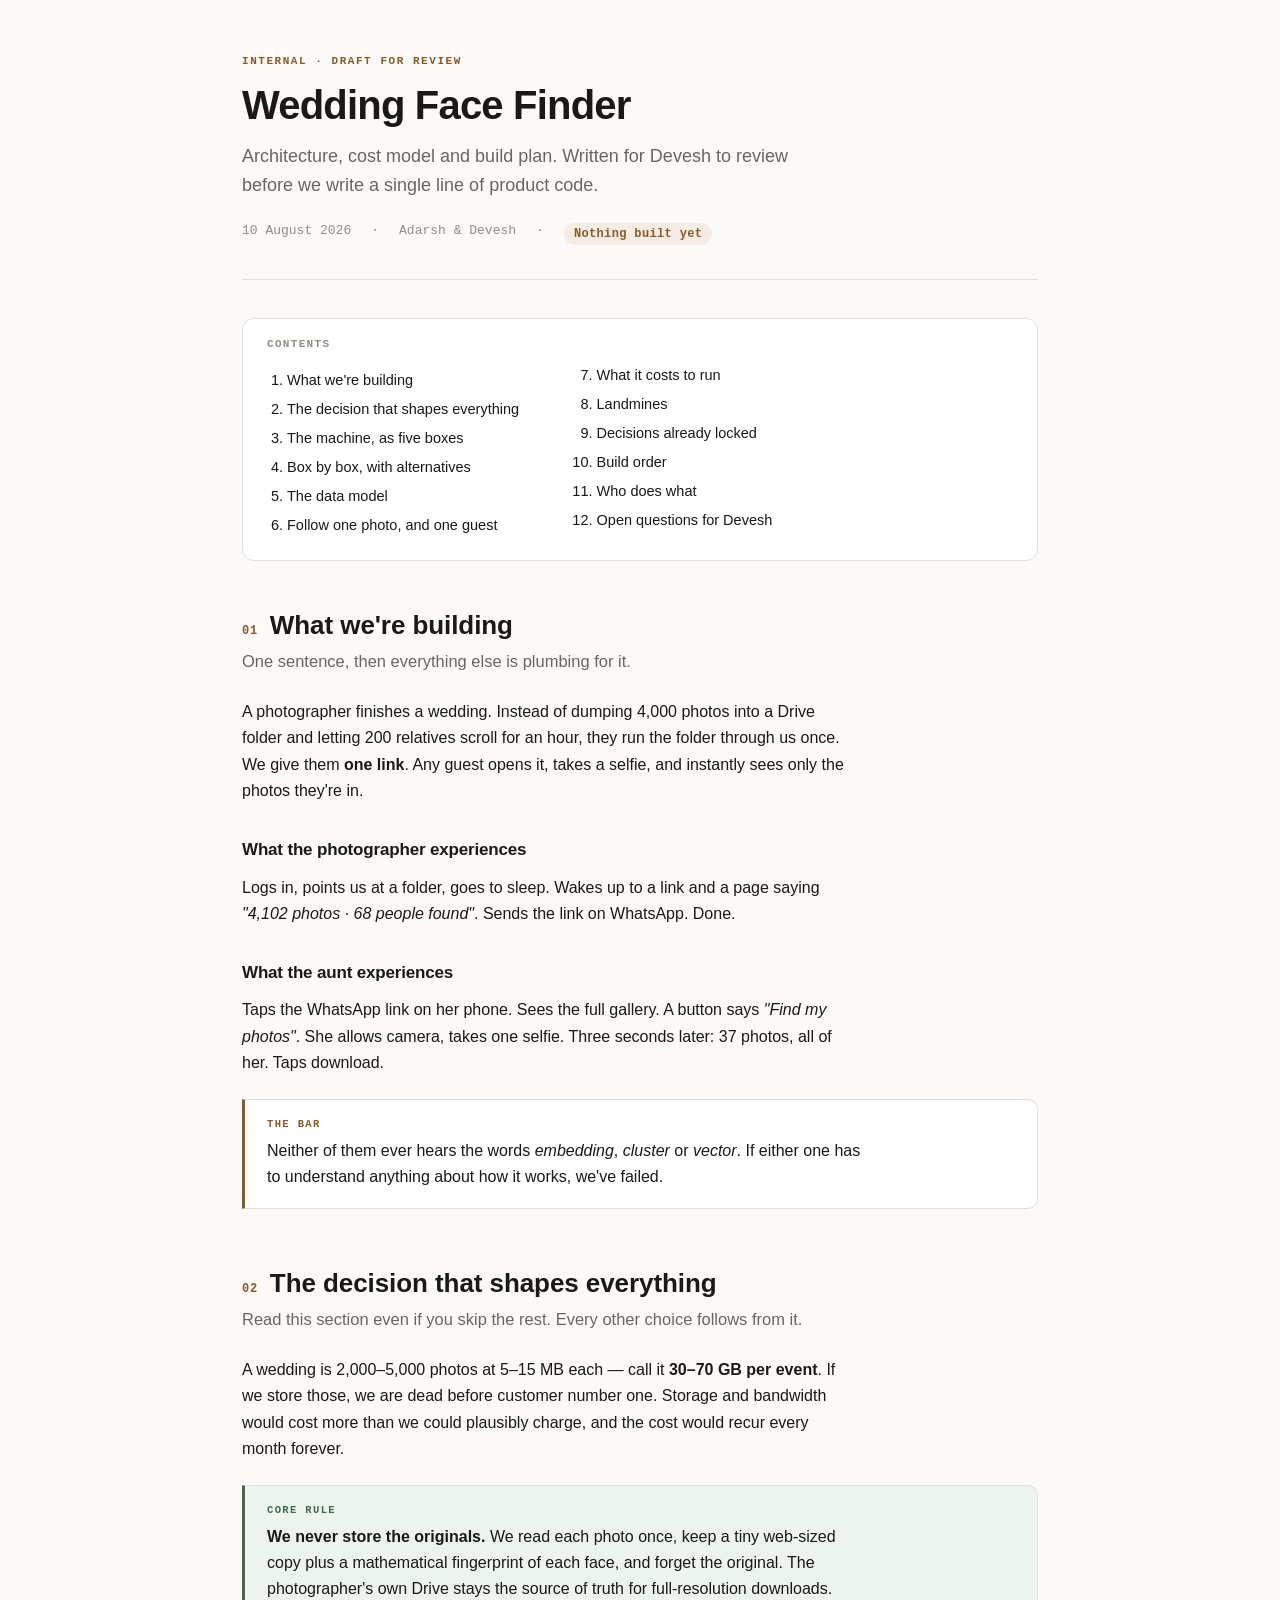
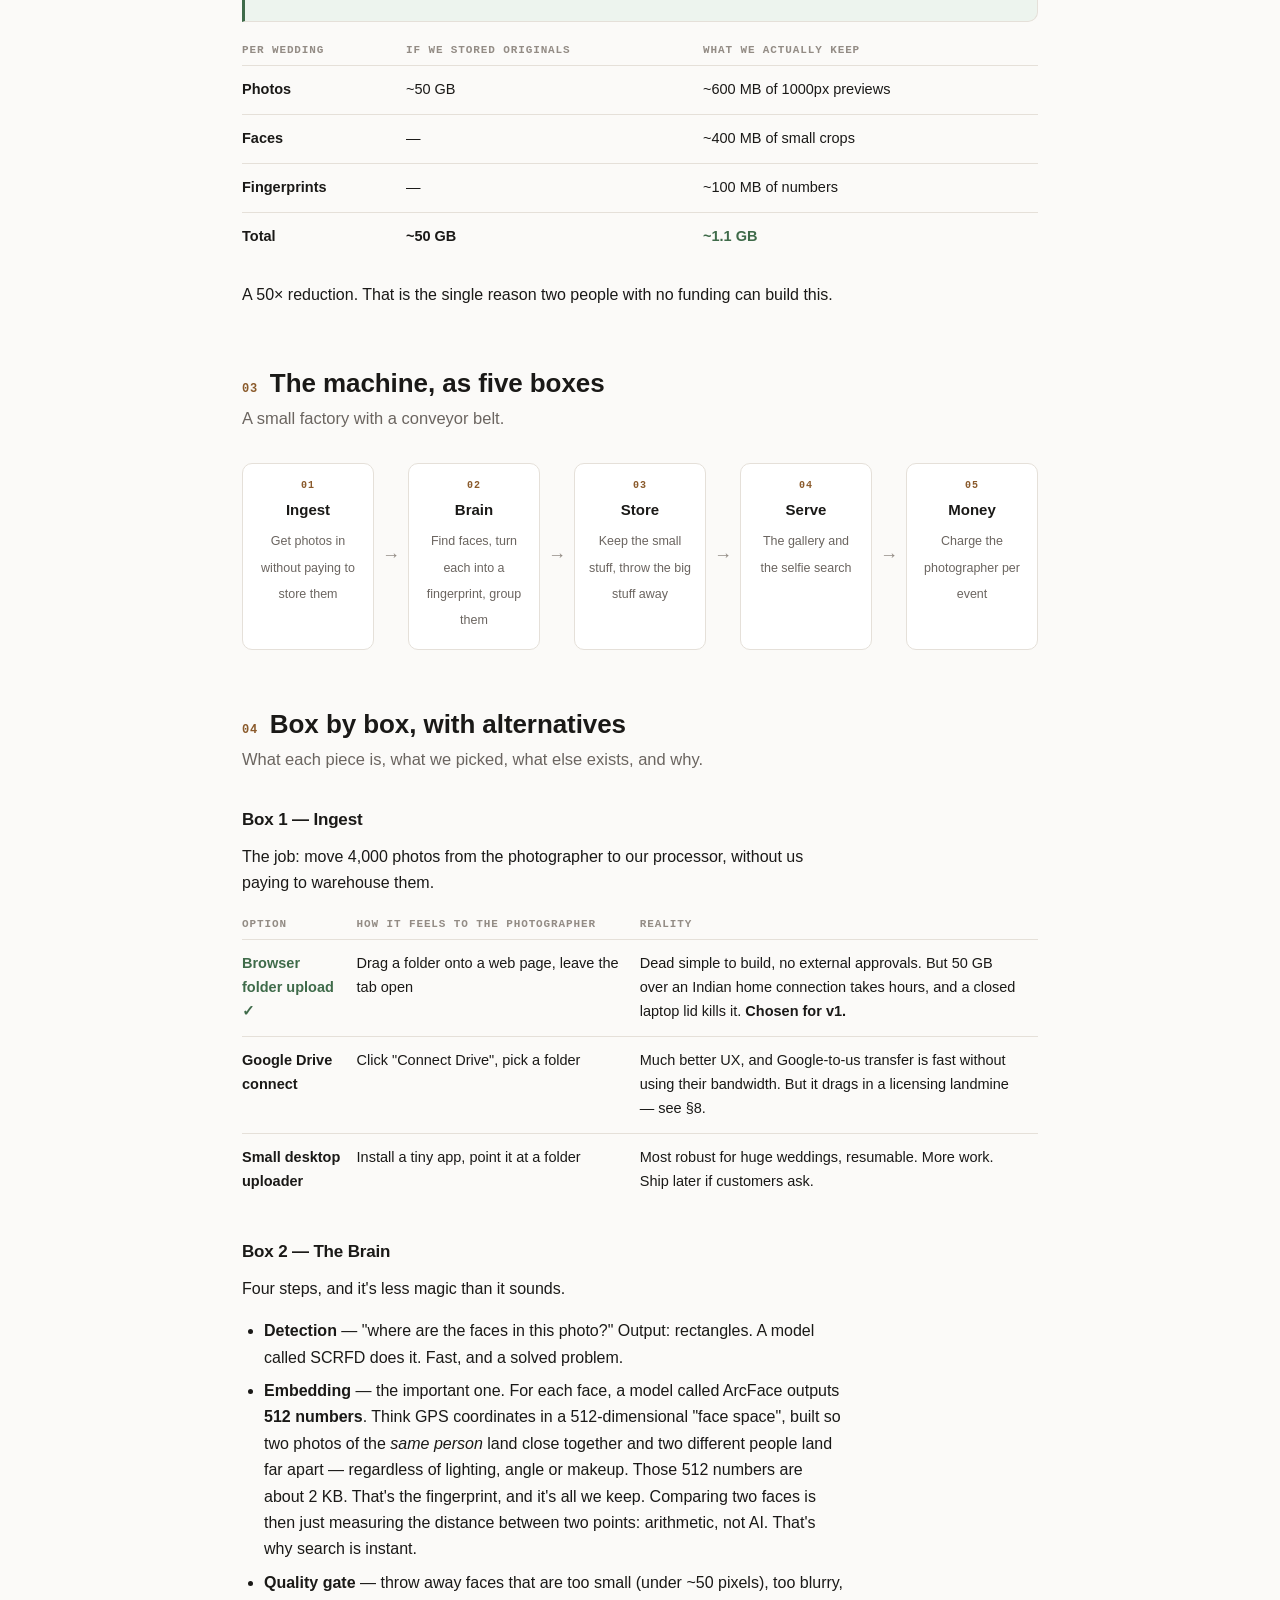
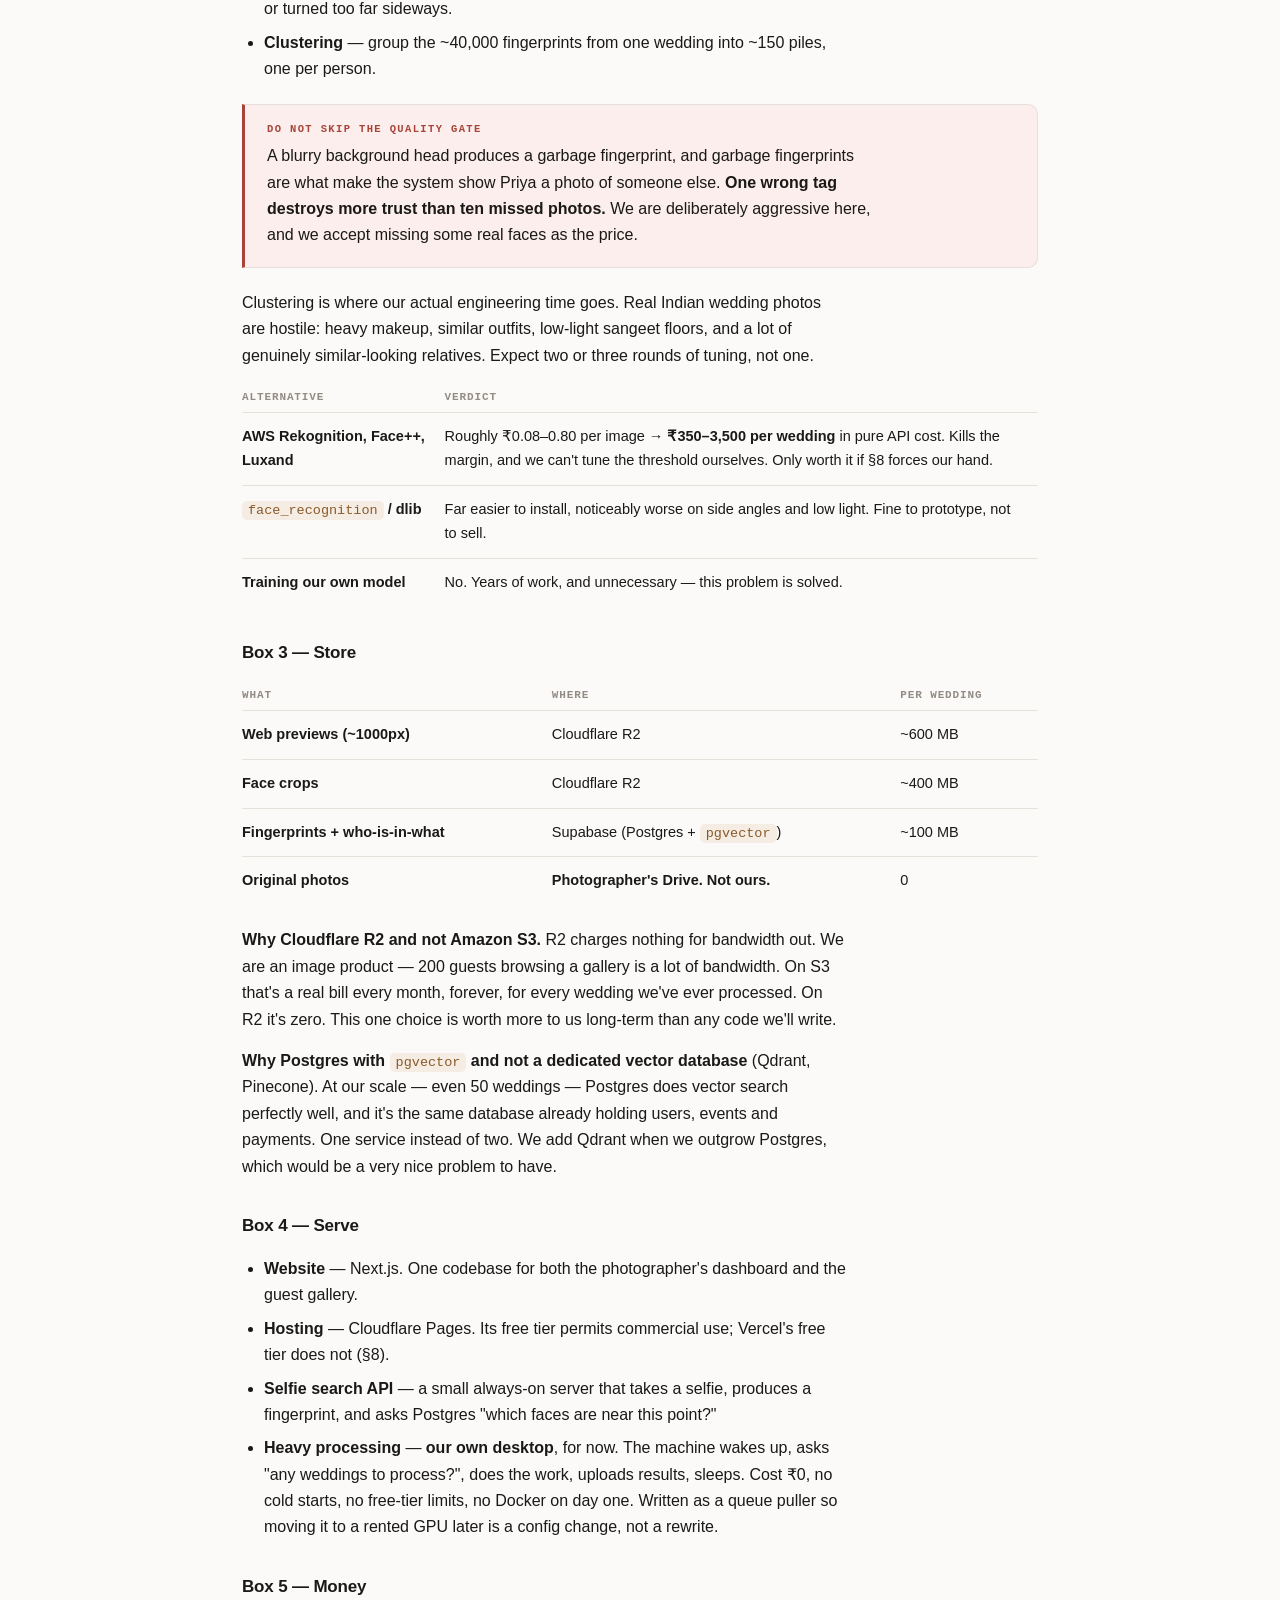
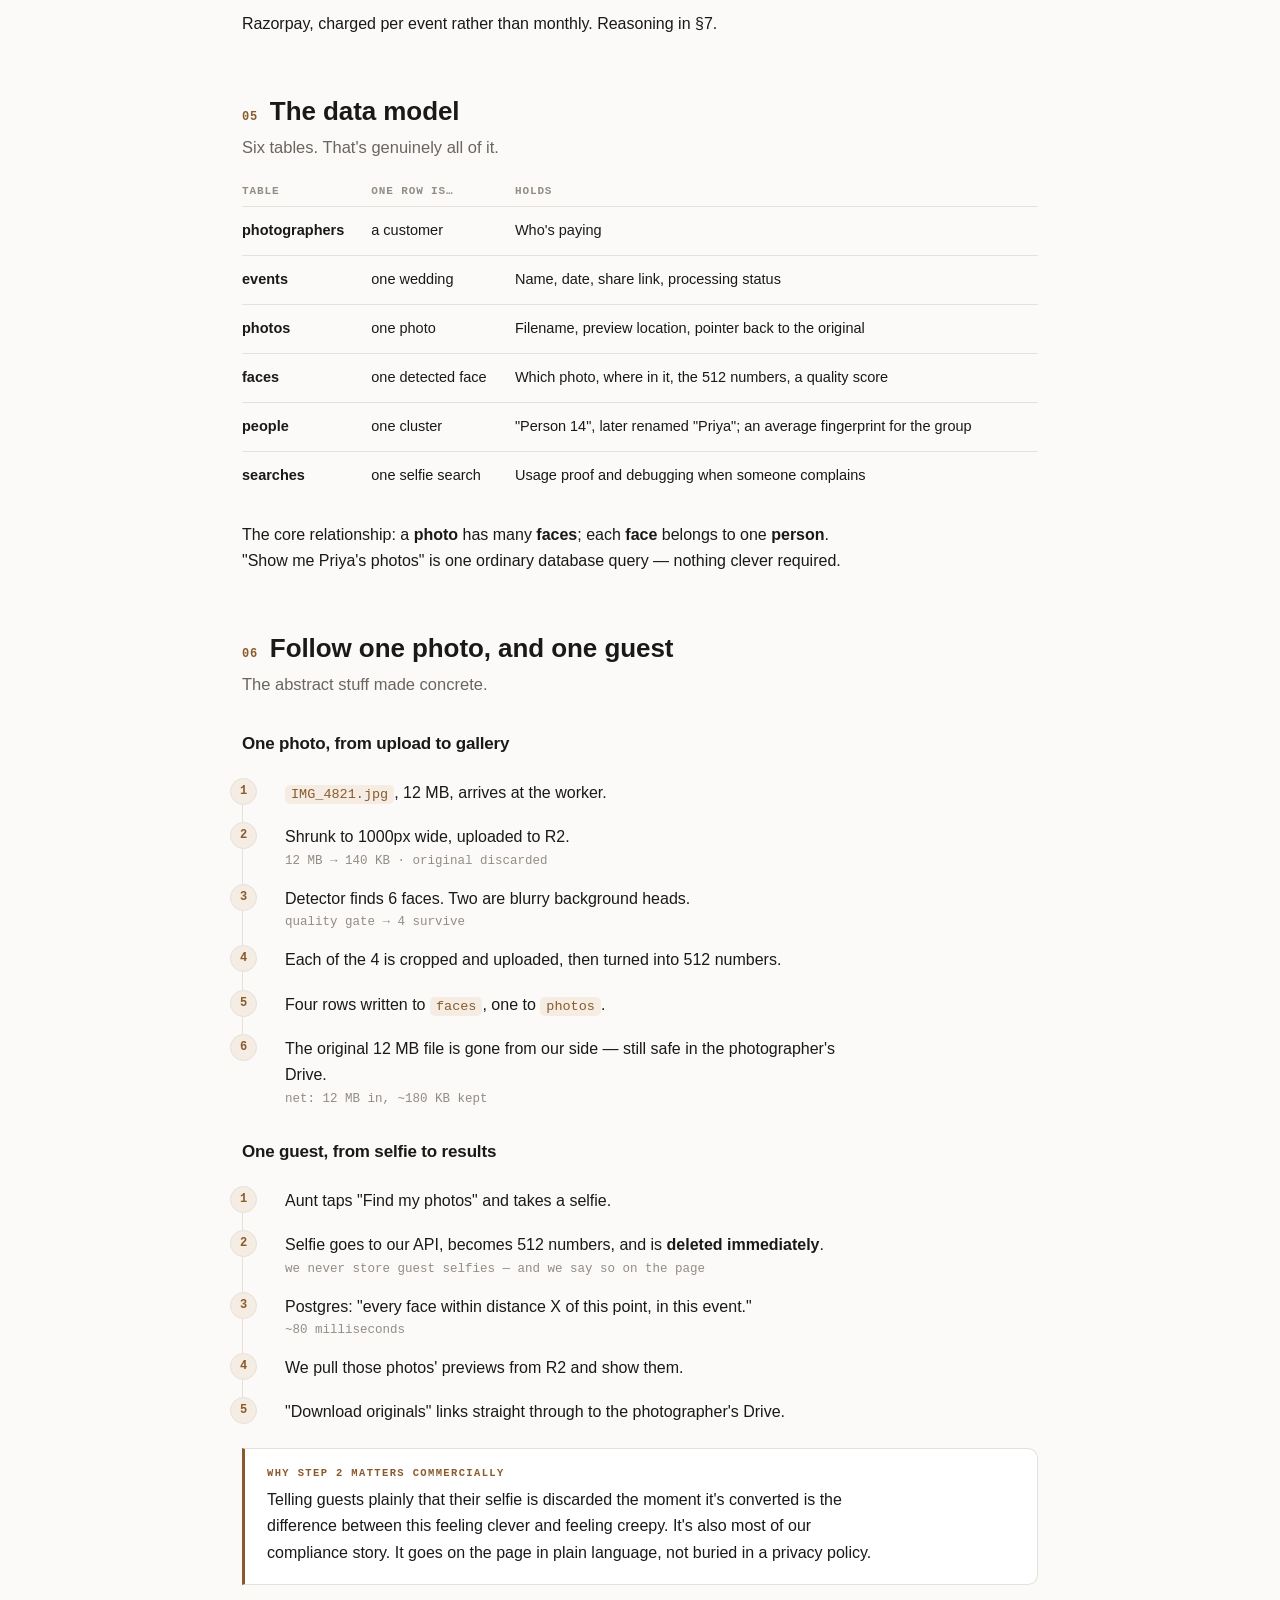
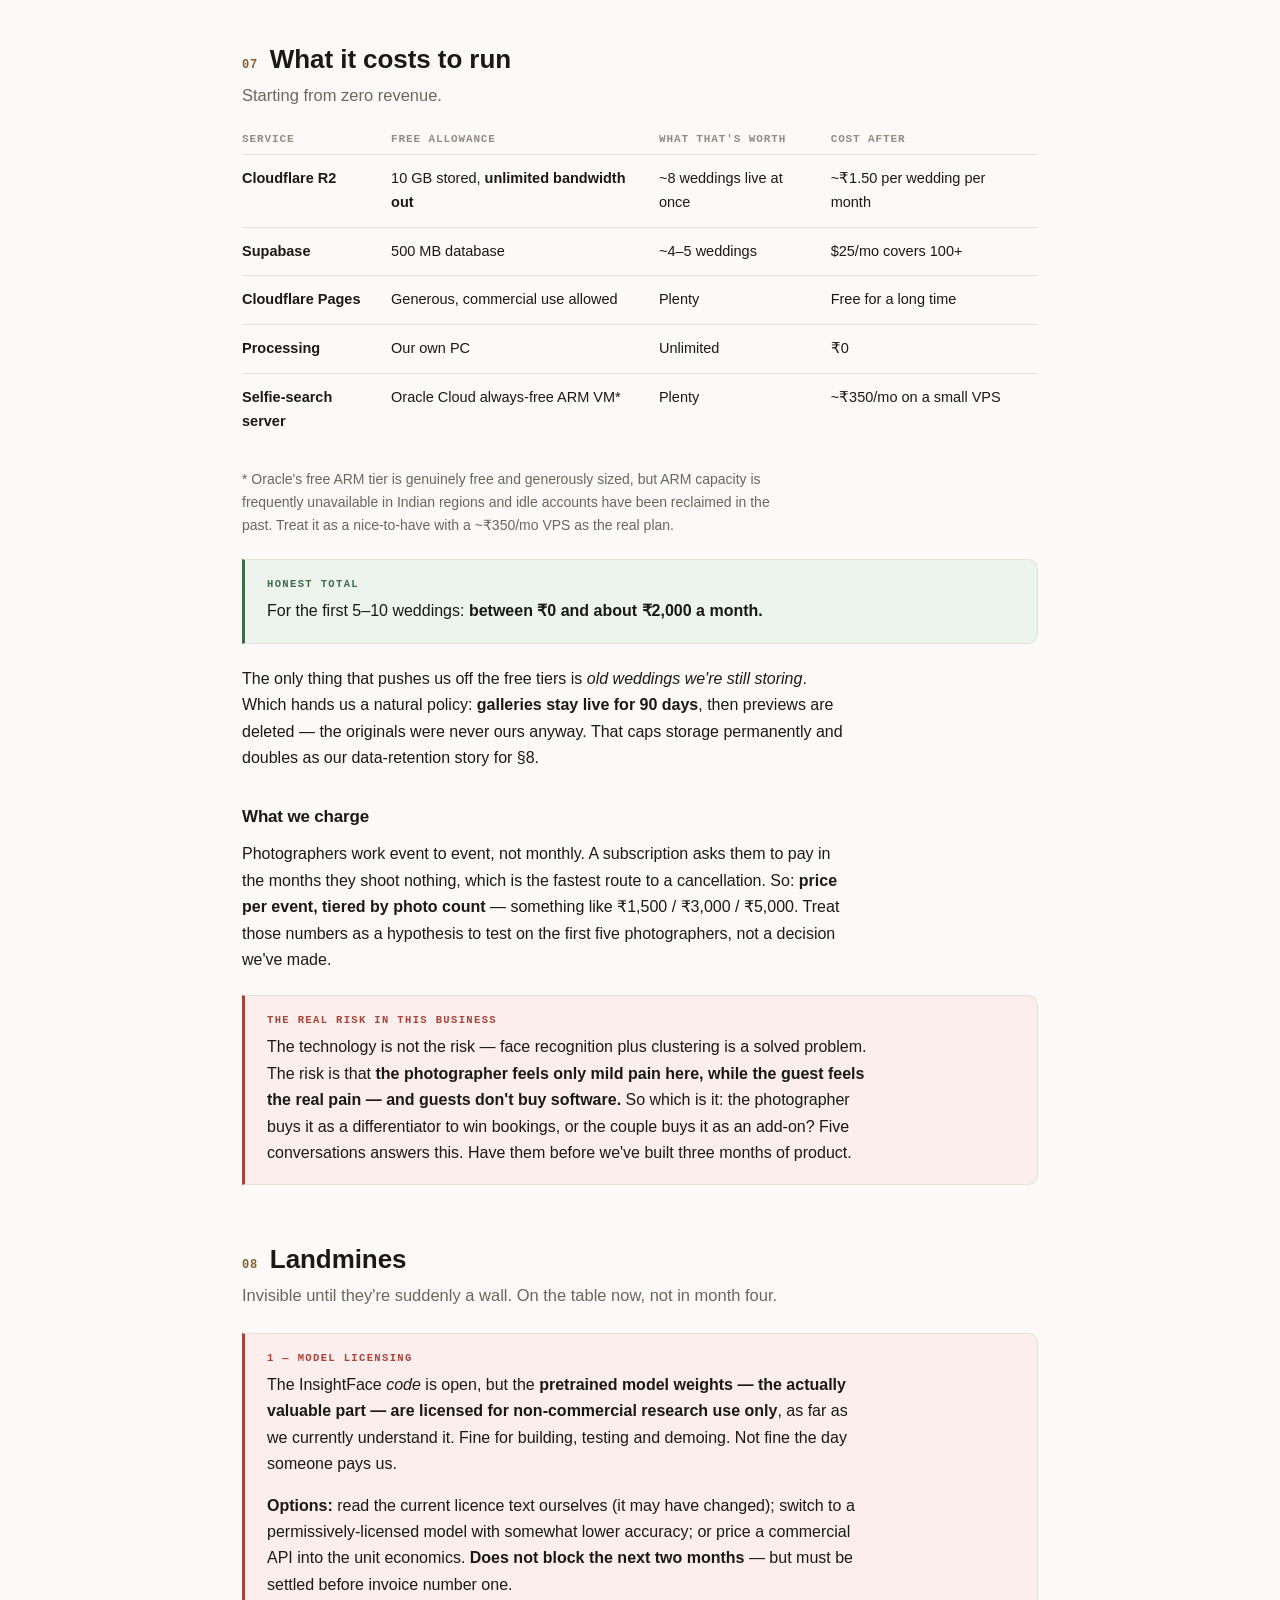
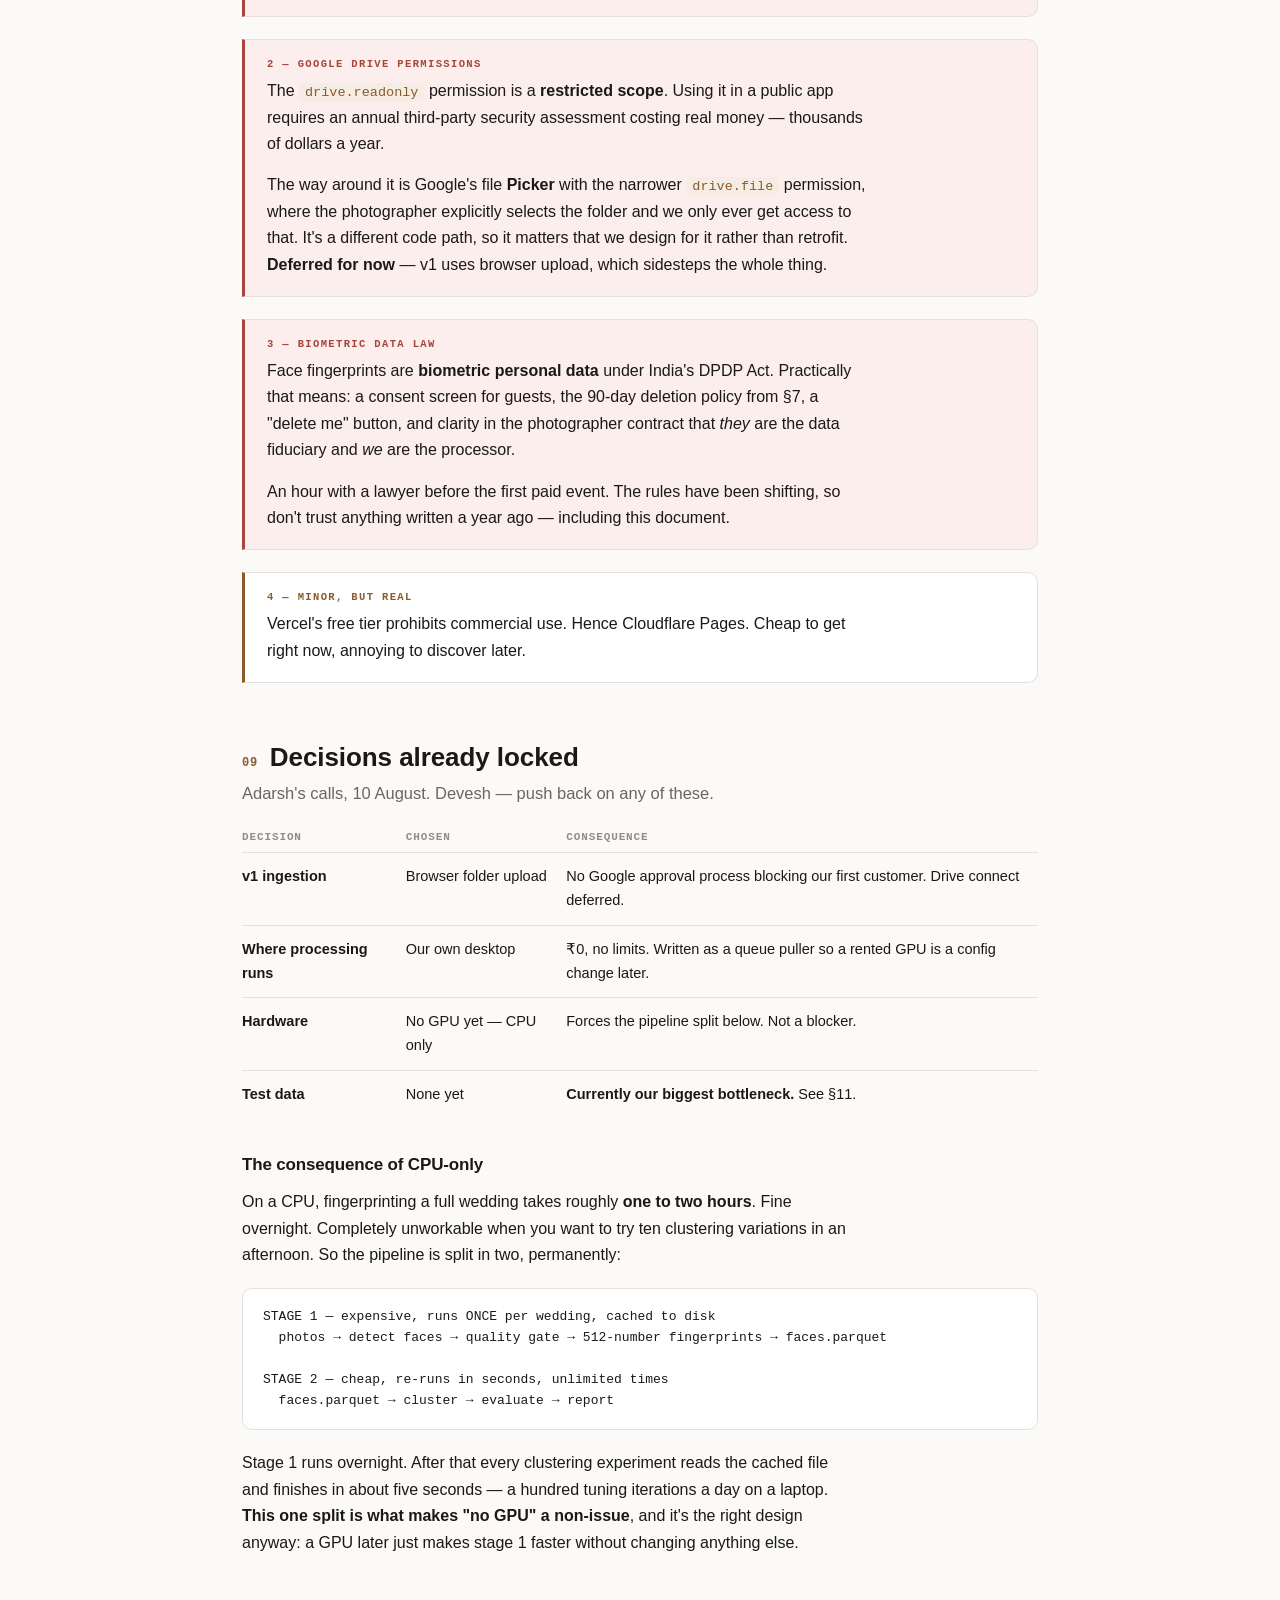
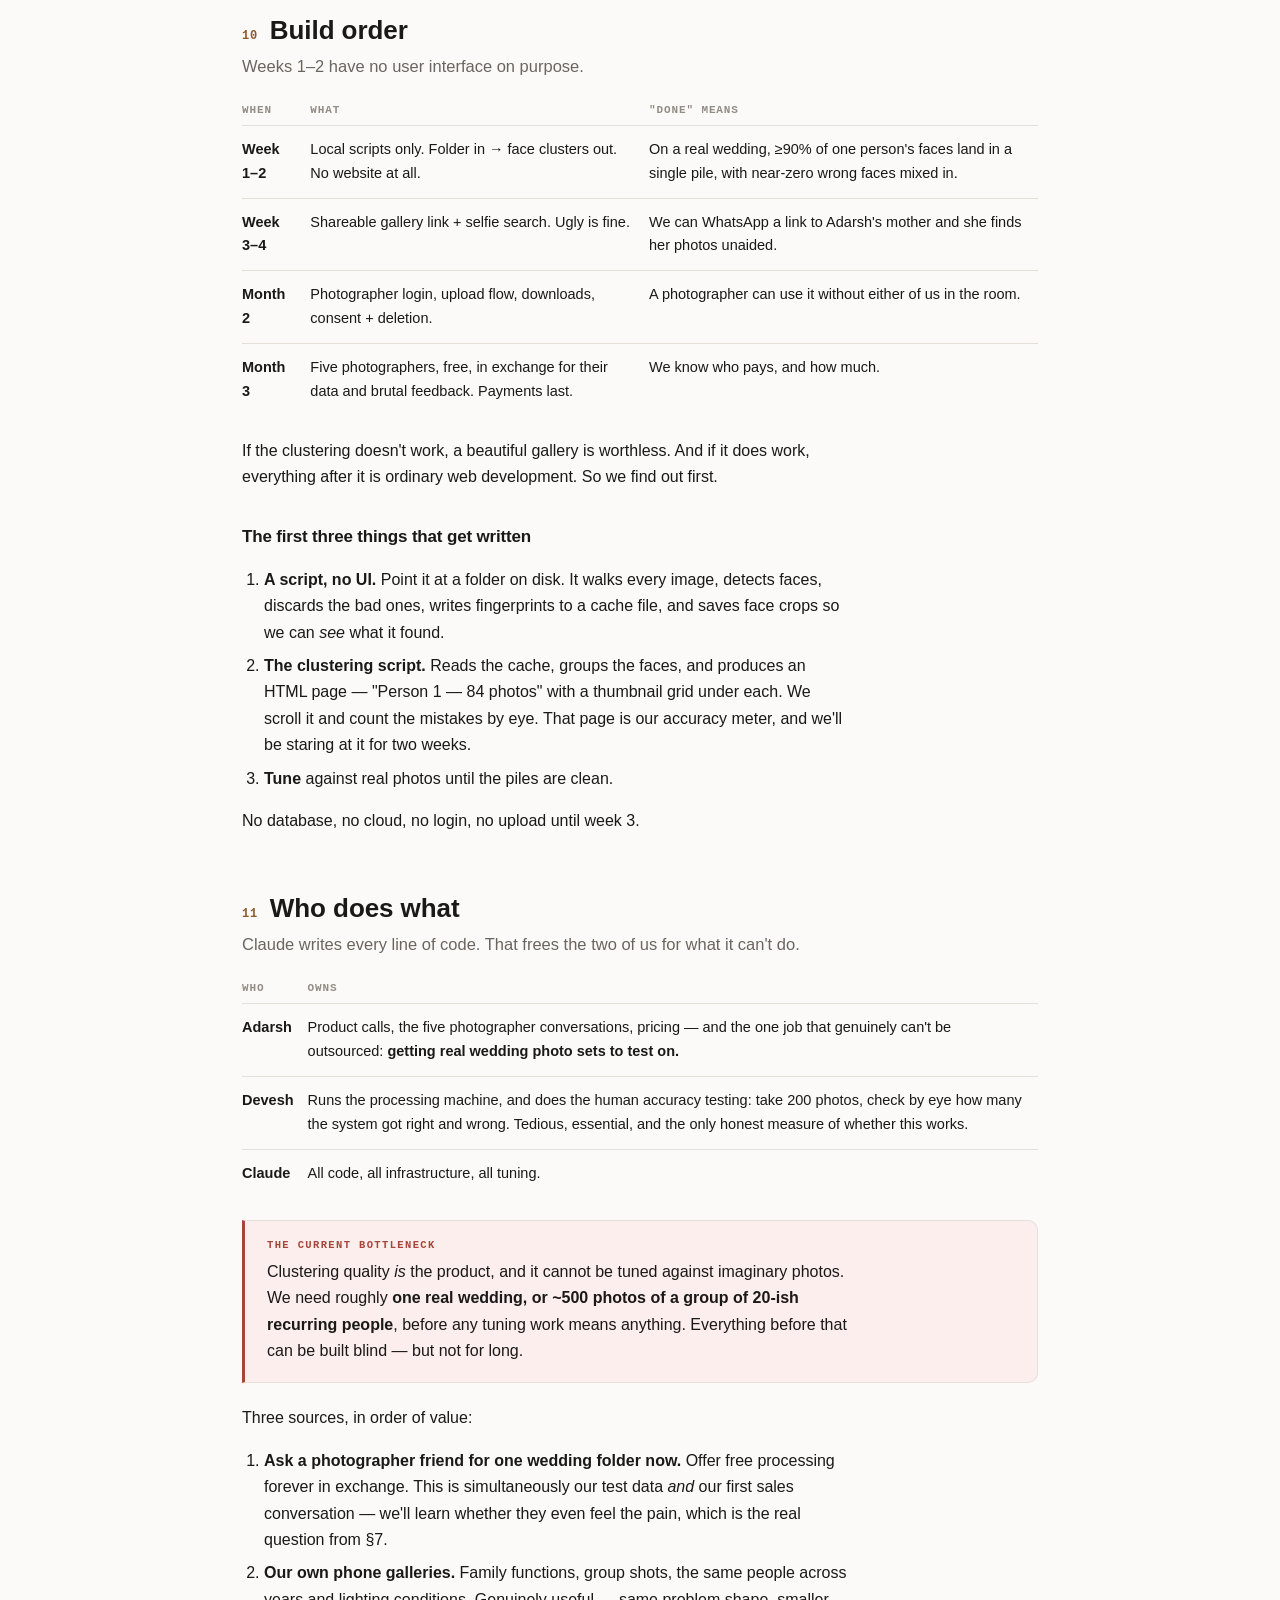
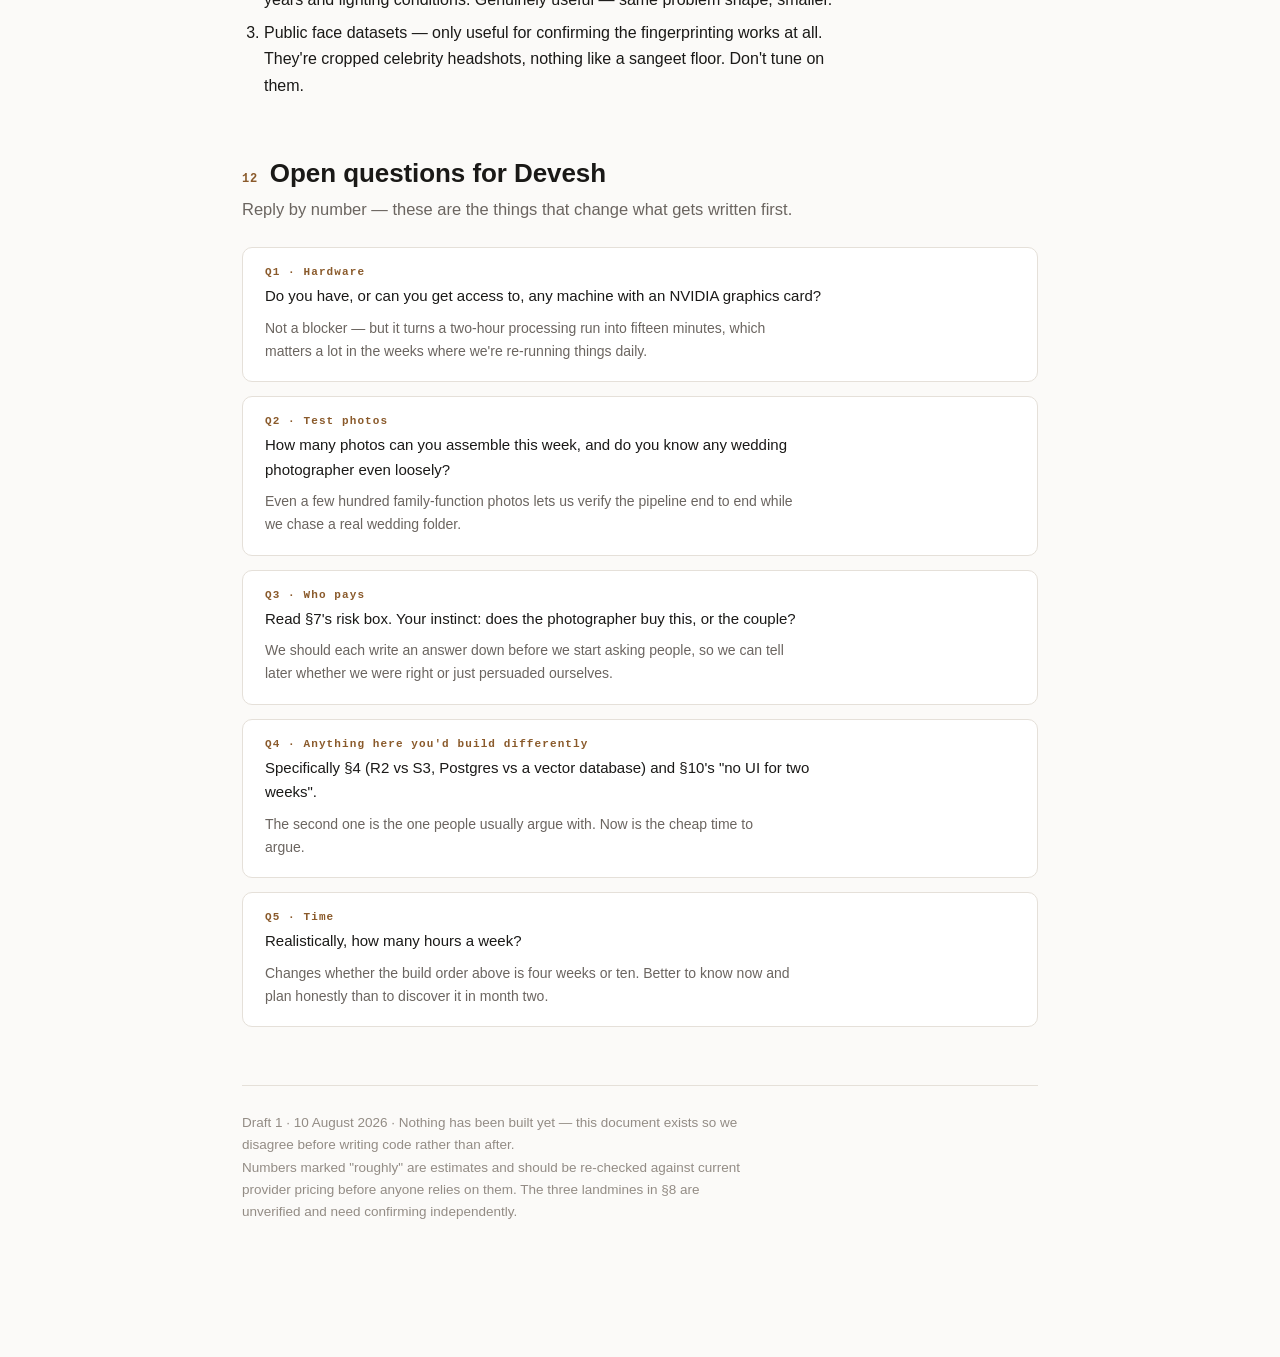
==== docs/architecture.html @ e3934702 "Initial Architecture Design - Adarsh" ====
<!DOCTYPE html>
<html lang="en">
<head>
<meta charset="utf-8">
<meta name="viewport" content="width=device-width, initial-scale=1">
<title>Wedding Face Finder — Architecture &amp; Plan</title>
<style>
  :root{
    --bg:#fbfaf8; --panel:#fff; --ink:#1a1917; --muted:#6b6560; --faint:#938c85;
    --line:#e5e0d9; --accent:#8a5a2b; --accent-soft:#f5ede3;
    --warn:#a8443a; --warn-soft:#fbeeec; --ok:#3f6b4a; --ok-soft:#edf4ee;
    --mono:ui-monospace,SFMono-Regular,"SF Mono",Menlo,Consolas,monospace;
  }
  @media (prefers-color-scheme:dark){
    :root{
      --bg:#141312; --panel:#1c1b19; --ink:#eae6e1; --muted:#a39c94; --faint:#7c746c;
      --line:#2e2b28; --accent:#d09a5e; --accent-soft:#2a231a;
      --warn:#e08b80; --warn-soft:#2c1e1c; --ok:#8fbf9c; --ok-soft:#1b241d;
    }
  }
  *{box-sizing:border-box}
  body{
    margin:0; background:var(--bg); color:var(--ink);
    font:16px/1.65 -apple-system,BlinkMacSystemFont,"Segoe UI",Roboto,Helvetica,Arial,sans-serif;
    -webkit-font-smoothing:antialiased;
  }
  .wrap{max-width:840px;margin:0 auto;padding:0 22px 100px}

  /* ---------- header ---------- */
  header{padding:56px 0 34px;border-bottom:1px solid var(--line);margin-bottom:38px}
  .kicker{font:600 11px/1 var(--mono);letter-spacing:.14em;text-transform:uppercase;color:var(--accent);margin-bottom:16px}
  h1{font-size:40px;line-height:1.12;letter-spacing:-.02em;margin:0 0 14px;font-weight:700}
  .sub{font-size:18px;color:var(--muted);margin:0 0 22px;max-width:60ch}
  .meta{display:flex;flex-wrap:wrap;gap:10px 20px;font:500 13px var(--mono);color:var(--faint)}
  .badge{display:inline-block;padding:4px 10px;border-radius:99px;background:var(--accent-soft);color:var(--accent);font:600 12px var(--mono);letter-spacing:.03em}

  /* ---------- toc ---------- */
  nav.toc{background:var(--panel);border:1px solid var(--line);border-radius:12px;padding:20px 24px;margin-bottom:48px}
  nav.toc h2{font:600 11px/1 var(--mono);letter-spacing:.12em;text-transform:uppercase;color:var(--faint);margin:0 0 14px}
  nav.toc ol{margin:0;padding-left:20px;columns:2;column-gap:34px}
  @media(max-width:620px){nav.toc ol{columns:1}}
  nav.toc li{margin:5px 0;font-size:14.5px}
  nav.toc a{color:var(--ink);text-decoration:none;border-bottom:1px solid transparent}
  nav.toc a:hover{border-bottom-color:var(--accent);color:var(--accent)}

  /* ---------- type ---------- */
  section{margin-bottom:58px;scroll-margin-top:24px}
  h2{font-size:15px;font-weight:700;letter-spacing:-.005em;margin:0 0 6px;
     display:flex;gap:12px;align-items:baseline}
  h2 .num{font:700 12px var(--mono);color:var(--accent);letter-spacing:.06em}
  h2 .txt{font-size:26px;line-height:1.25}
  .lede{color:var(--muted);font-size:16.5px;margin:0 0 24px;max-width:62ch}
  h3{font-size:17px;font-weight:650;margin:32px 0 10px;letter-spacing:-.01em}
  p{margin:0 0 15px;max-width:68ch}
  ul,ol{max-width:68ch;padding-left:22px}
  li{margin:7px 0}
  strong{font-weight:650}
  code{font:500 13.5px var(--mono);background:var(--accent-soft);color:var(--accent);padding:2px 6px;border-radius:5px}
  hr{border:0;border-top:1px solid var(--line);margin:38px 0}

  /* ---------- callouts ---------- */
  .box{border:1px solid var(--line);border-left:3px solid var(--accent);background:var(--panel);
       border-radius:0 10px 10px 0;padding:18px 22px;margin:22px 0}
  .box .lbl{font:700 10.5px var(--mono);letter-spacing:.13em;text-transform:uppercase;color:var(--accent);display:block;margin-bottom:8px}
  .box p:last-child{margin-bottom:0}
  .box.warn{border-left-color:var(--warn);background:var(--warn-soft)}
  .box.warn .lbl{color:var(--warn)}
  .box.ok{border-left-color:var(--ok);background:var(--ok-soft)}
  .box.ok .lbl{color:var(--ok)}

  /* ---------- tables ---------- */
  .scroll{overflow-x:auto;margin:22px 0;-webkit-overflow-scrolling:touch}
  table{border-collapse:collapse;width:100%;min-width:520px;font-size:14.5px}
  th{text-align:left;font:600 11px var(--mono);letter-spacing:.08em;text-transform:uppercase;
     color:var(--faint);padding:0 14px 9px 0;border-bottom:1px solid var(--line);white-space:nowrap}
  td{padding:12px 14px 12px 0;border-bottom:1px solid var(--line);vertical-align:top}
  td:first-child{font-weight:600}
  tr:last-child td{border-bottom:0}
  .rec{color:var(--ok);font-weight:700}

  /* ---------- pipeline diagram ---------- */
  .pipe{display:flex;align-items:stretch;gap:0;margin:30px 0;flex-wrap:wrap}
  .stage{flex:1 1 130px;background:var(--panel);border:1px solid var(--line);border-radius:10px;padding:16px 14px;text-align:center}
  .stage .n{font:700 10px var(--mono);color:var(--accent);letter-spacing:.1em;display:block;margin-bottom:7px}
  .stage .t{font-weight:650;font-size:15px;display:block;margin-bottom:5px}
  .stage .d{font-size:12.5px;color:var(--muted);line-height:1.45}
  .arrow{display:flex;align-items:center;justify-content:center;color:var(--faint);font-size:18px;padding:0 8px;flex:0 0 auto}
  @media(max-width:640px){
    .pipe{flex-direction:column}
    .arrow{padding:6px 0;transform:rotate(90deg)}
  }

  /* ---------- trace list ---------- */
  .trace{counter-reset:s;list-style:none;padding:0;margin:20px 0}
  .trace li{counter-increment:s;position:relative;padding:0 0 16px 42px;margin:0;
            border-left:1px solid var(--line);padding-top:2px}
  .trace li:last-child{border-left-color:transparent;padding-bottom:0}
  .trace li::before{content:counter(s);position:absolute;left:-13px;top:0;
    width:25px;height:25px;border-radius:50%;background:var(--accent-soft);color:var(--accent);
    font:700 12px/25px var(--mono);text-align:center;border:1px solid var(--line)}
  .trace .out{display:block;font:500 12.5px var(--mono);color:var(--faint);margin-top:3px}

  /* ---------- code block ---------- */
  pre{background:var(--panel);border:1px solid var(--line);border-radius:10px;
      padding:18px 20px;overflow-x:auto;font:13px/1.6 var(--mono);color:var(--ink);margin:20px 0}
  pre code{background:none;color:inherit;padding:0;font-size:inherit}

  /* ---------- q list ---------- */
  .q{background:var(--panel);border:1px solid var(--line);border-radius:10px;padding:18px 22px;margin:14px 0}
  .q .id{font:700 11px var(--mono);letter-spacing:.1em;color:var(--accent);display:block;margin-bottom:6px}
  .q p{margin:0;font-size:15px}
  .q p+p{margin-top:8px;color:var(--muted);font-size:14px}

  footer{border-top:1px solid var(--line);padding-top:26px;color:var(--faint);font-size:13.5px}
</style>
</head>
<body>
<div class="wrap">

<header>
  <div class="kicker">Internal · Draft for review</div>
  <h1>Wedding Face Finder</h1>
  <p class="sub">Architecture, cost model and build plan. Written for Devesh to review before we
  write a single line of product code.</p>
  <div class="meta">
    <span>10 August 2026</span>
    <span>·</span>
    <span>Adarsh &amp; Devesh</span>
    <span>·</span>
    <span class="badge">Nothing built yet</span>
  </div>
</header>

<nav class="toc">
  <h2>Contents</h2>
  <ol>
    <li><a href="#s1">What we're building</a></li>
    <li><a href="#s2">The decision that shapes everything</a></li>
    <li><a href="#s3">The machine, as five boxes</a></li>
    <li><a href="#s4">Box by box, with alternatives</a></li>
    <li><a href="#s5">The data model</a></li>
    <li><a href="#s6">Follow one photo, and one guest</a></li>
    <li><a href="#s7">What it costs to run</a></li>
    <li><a href="#s8">Landmines</a></li>
    <li><a href="#s9">Decisions already locked</a></li>
    <li><a href="#s10">Build order</a></li>
    <li><a href="#s11">Who does what</a></li>
    <li><a href="#s12">Open questions for Devesh</a></li>
  </ol>
</nav>

<!-- ============================================ -->
<section id="s1">
  <h2><span class="num">01</span><span class="txt">What we're building</span></h2>
  <p class="lede">One sentence, then everything else is plumbing for it.</p>

  <p>A photographer finishes a wedding. Instead of dumping 4,000 photos into a Drive folder and
  letting 200 relatives scroll for an hour, they run the folder through us once. We give them
  <strong>one link</strong>. Any guest opens it, takes a selfie, and instantly sees only the
  photos they're in.</p>

  <h3>What the photographer experiences</h3>
  <p>Logs in, points us at a folder, goes to sleep. Wakes up to a link and a page saying
  <em>"4,102 photos · 68 people found"</em>. Sends the link on WhatsApp. Done.</p>

  <h3>What the aunt experiences</h3>
  <p>Taps the WhatsApp link on her phone. Sees the full gallery. A button says
  <em>"Find my photos"</em>. She allows camera, takes one selfie. Three seconds later: 37 photos,
  all of her. Taps download.</p>

  <div class="box">
    <span class="lbl">The bar</span>
    <p>Neither of them ever hears the words <em>embedding</em>, <em>cluster</em> or
    <em>vector</em>. If either one has to understand anything about how it works, we've failed.</p>
  </div>
</section>

<!-- ============================================ -->
<section id="s2">
  <h2><span class="num">02</span><span class="txt">The decision that shapes everything</span></h2>
  <p class="lede">Read this section even if you skip the rest. Every other choice follows from it.</p>

  <p>A wedding is 2,000–5,000 photos at 5–15 MB each — call it <strong>30–70 GB per event</strong>.
  If we store those, we are dead before customer number one. Storage and bandwidth would cost more
  than we could plausibly charge, and the cost would recur every month forever.</p>

  <div class="box ok">
    <span class="lbl">Core rule</span>
    <p><strong>We never store the originals.</strong> We read each photo once, keep a tiny
    web-sized copy plus a mathematical fingerprint of each face, and forget the original.
    The photographer's own Drive stays the source of truth for full-resolution downloads.</p>
  </div>

  <div class="scroll">
  <table>
    <tr><th>Per wedding</th><th>If we stored originals</th><th>What we actually keep</th></tr>
    <tr><td>Photos</td><td>~50 GB</td><td>~600 MB of 1000px previews</td></tr>
    <tr><td>Faces</td><td>—</td><td>~400 MB of small crops</td></tr>
    <tr><td>Fingerprints</td><td>—</td><td>~100 MB of numbers</td></tr>
    <tr><td><strong>Total</strong></td><td><strong>~50 GB</strong></td><td class="rec"><strong>~1.1 GB</strong></td></tr>
  </table>
  </div>

  <p>A 50× reduction. That is the single reason two people with no funding can build this.</p>
</section>

<!-- ============================================ -->
<section id="s3">
  <h2><span class="num">03</span><span class="txt">The machine, as five boxes</span></h2>
  <p class="lede">A small factory with a conveyor belt.</p>

  <div class="pipe">
    <div class="stage"><span class="n">01</span><span class="t">Ingest</span>
      <span class="d">Get photos in without paying to store them</span></div>
    <div class="arrow">→</div>
    <div class="stage"><span class="n">02</span><span class="t">Brain</span>
      <span class="d">Find faces, turn each into a fingerprint, group them</span></div>
    <div class="arrow">→</div>
    <div class="stage"><span class="n">03</span><span class="t">Store</span>
      <span class="d">Keep the small stuff, throw the big stuff away</span></div>
    <div class="arrow">→</div>
    <div class="stage"><span class="n">04</span><span class="t">Serve</span>
      <span class="d">The gallery and the selfie search</span></div>
    <div class="arrow">→</div>
    <div class="stage"><span class="n">05</span><span class="t">Money</span>
      <span class="d">Charge the photographer per event</span></div>
  </div>
</section>

<!-- ============================================ -->
<section id="s4">
  <h2><span class="num">04</span><span class="txt">Box by box, with alternatives</span></h2>
  <p class="lede">What each piece is, what we picked, what else exists, and why.</p>

  <h3>Box 1 — Ingest</h3>
  <p>The job: move 4,000 photos from the photographer to our processor, without us paying to
  warehouse them.</p>
  <div class="scroll">
  <table>
    <tr><th>Option</th><th>How it feels to the photographer</th><th>Reality</th></tr>
    <tr>
      <td class="rec">Browser folder upload ✓</td>
      <td>Drag a folder onto a web page, leave the tab open</td>
      <td>Dead simple to build, no external approvals. But 50 GB over an Indian home connection
      takes hours, and a closed laptop lid kills it. <strong>Chosen for v1.</strong></td>
    </tr>
    <tr>
      <td>Google Drive connect</td>
      <td>Click "Connect Drive", pick a folder</td>
      <td>Much better UX, and Google-to-us transfer is fast without using their bandwidth.
      But it drags in a licensing landmine — see §8.</td>
    </tr>
    <tr>
      <td>Small desktop uploader</td>
      <td>Install a tiny app, point it at a folder</td>
      <td>Most robust for huge weddings, resumable. More work. Ship later if customers ask.</td>
    </tr>
  </table>
  </div>

  <h3>Box 2 — The Brain</h3>
  <p>Four steps, and it's less magic than it sounds.</p>
  <ul>
    <li><strong>Detection</strong> — "where are the faces in this photo?" Output: rectangles.
    A model called SCRFD does it. Fast, and a solved problem.</li>
    <li><strong>Embedding</strong> — the important one. For each face, a model called ArcFace
    outputs <strong>512 numbers</strong>. Think GPS coordinates in a 512-dimensional "face space",
    built so two photos of the <em>same person</em> land close together and two different people
    land far apart — regardless of lighting, angle or makeup. Those 512 numbers are about 2 KB.
    That's the fingerprint, and it's all we keep. Comparing two faces is then just measuring the
    distance between two points: arithmetic, not AI. That's why search is instant.</li>
    <li><strong>Quality gate</strong> — throw away faces that are too small (under ~50 pixels),
    too blurry, or turned too far sideways.</li>
    <li><strong>Clustering</strong> — group the ~40,000 fingerprints from one wedding into
    ~150 piles, one per person.</li>
  </ul>

  <div class="box warn">
    <span class="lbl">Do not skip the quality gate</span>
    <p>A blurry background head produces a garbage fingerprint, and garbage fingerprints are what
    make the system show Priya a photo of someone else. <strong>One wrong tag destroys more trust
    than ten missed photos.</strong> We are deliberately aggressive here, and we accept missing
    some real faces as the price.</p>
  </div>

  <p>Clustering is where our actual engineering time goes. Real Indian wedding photos are hostile:
  heavy makeup, similar outfits, low-light sangeet floors, and a lot of genuinely
  similar-looking relatives. Expect two or three rounds of tuning, not one.</p>

  <div class="scroll">
  <table>
    <tr><th>Alternative</th><th>Verdict</th></tr>
    <tr><td>AWS Rekognition, Face++, Luxand</td>
      <td>Roughly ₹0.08–0.80 per image → <strong>₹350–3,500 per wedding</strong> in pure API cost.
      Kills the margin, and we can't tune the threshold ourselves. Only worth it if §8 forces our hand.</td></tr>
    <tr><td><code>face_recognition</code> / dlib</td>
      <td>Far easier to install, noticeably worse on side angles and low light. Fine to prototype, not to sell.</td></tr>
    <tr><td>Training our own model</td>
      <td>No. Years of work, and unnecessary — this problem is solved.</td></tr>
  </table>
  </div>

  <h3>Box 3 — Store</h3>
  <div class="scroll">
  <table>
    <tr><th>What</th><th>Where</th><th>Per wedding</th></tr>
    <tr><td>Web previews (~1000px)</td><td>Cloudflare R2</td><td>~600 MB</td></tr>
    <tr><td>Face crops</td><td>Cloudflare R2</td><td>~400 MB</td></tr>
    <tr><td>Fingerprints + who-is-in-what</td><td>Supabase (Postgres + <code>pgvector</code>)</td><td>~100 MB</td></tr>
    <tr><td>Original photos</td><td><strong>Photographer's Drive. Not ours.</strong></td><td>0</td></tr>
  </table>
  </div>

  <p><strong>Why Cloudflare R2 and not Amazon S3.</strong> R2 charges nothing for bandwidth out.
  We are an image product — 200 guests browsing a gallery is a lot of bandwidth. On S3 that's a
  real bill every month, forever, for every wedding we've ever processed. On R2 it's zero. This
  one choice is worth more to us long-term than any code we'll write.</p>

  <p><strong>Why Postgres with <code>pgvector</code> and not a dedicated vector database</strong>
  (Qdrant, Pinecone). At our scale — even 50 weddings — Postgres does vector search perfectly well,
  and it's the same database already holding users, events and payments. One service instead of two.
  We add Qdrant when we outgrow Postgres, which would be a very nice problem to have.</p>

  <h3>Box 4 — Serve</h3>
  <ul>
    <li><strong>Website</strong> — Next.js. One codebase for both the photographer's dashboard
    and the guest gallery.</li>
    <li><strong>Hosting</strong> — Cloudflare Pages. Its free tier permits commercial use;
    Vercel's free tier does not (§8).</li>
    <li><strong>Selfie search API</strong> — a small always-on server that takes a selfie,
    produces a fingerprint, and asks Postgres "which faces are near this point?"</li>
    <li><strong>Heavy processing</strong> — <strong>our own desktop</strong>, for now. The machine
    wakes up, asks "any weddings to process?", does the work, uploads results, sleeps. Cost ₹0,
    no cold starts, no free-tier limits, no Docker on day one. Written as a queue puller so
    moving it to a rented GPU later is a config change, not a rewrite.</li>
  </ul>

  <h3>Box 5 — Money</h3>
  <p>Razorpay, charged per event rather than monthly. Reasoning in §7.</p>
</section>

<!-- ============================================ -->
<section id="s5">
  <h2><span class="num">05</span><span class="txt">The data model</span></h2>
  <p class="lede">Six tables. That's genuinely all of it.</p>

  <div class="scroll">
  <table>
    <tr><th>Table</th><th>One row is…</th><th>Holds</th></tr>
    <tr><td>photographers</td><td>a customer</td><td>Who's paying</td></tr>
    <tr><td>events</td><td>one wedding</td><td>Name, date, share link, processing status</td></tr>
    <tr><td>photos</td><td>one photo</td><td>Filename, preview location, pointer back to the original</td></tr>
    <tr><td>faces</td><td>one detected face</td><td>Which photo, where in it, the 512 numbers, a quality score</td></tr>
    <tr><td>people</td><td>one cluster</td><td>"Person 14", later renamed "Priya"; an average fingerprint for the group</td></tr>
    <tr><td>searches</td><td>one selfie search</td><td>Usage proof and debugging when someone complains</td></tr>
  </table>
  </div>

  <p>The core relationship: a <strong>photo</strong> has many <strong>faces</strong>; each
  <strong>face</strong> belongs to one <strong>person</strong>. "Show me Priya's photos" is one
  ordinary database query — nothing clever required.</p>
</section>

<!-- ============================================ -->
<section id="s6">
  <h2><span class="num">06</span><span class="txt">Follow one photo, and one guest</span></h2>
  <p class="lede">The abstract stuff made concrete.</p>

  <h3>One photo, from upload to gallery</h3>
  <ol class="trace">
    <li><code>IMG_4821.jpg</code>, 12 MB, arrives at the worker.</li>
    <li>Shrunk to 1000px wide, uploaded to R2. <span class="out">12 MB → 140 KB · original discarded</span></li>
    <li>Detector finds 6 faces. Two are blurry background heads. <span class="out">quality gate → 4 survive</span></li>
    <li>Each of the 4 is cropped and uploaded, then turned into 512 numbers.</li>
    <li>Four rows written to <code>faces</code>, one to <code>photos</code>.</li>
    <li>The original 12 MB file is gone from our side — still safe in the photographer's Drive.
      <span class="out">net: 12 MB in, ~180 KB kept</span></li>
  </ol>

  <h3>One guest, from selfie to results</h3>
  <ol class="trace">
    <li>Aunt taps "Find my photos" and takes a selfie.</li>
    <li>Selfie goes to our API, becomes 512 numbers, and is <strong>deleted immediately</strong>.
      <span class="out">we never store guest selfies — and we say so on the page</span></li>
    <li>Postgres: "every face within distance X of this point, in this event."
      <span class="out">~80 milliseconds</span></li>
    <li>We pull those photos' previews from R2 and show them.</li>
    <li>"Download originals" links straight through to the photographer's Drive.</li>
  </ol>

  <div class="box">
    <span class="lbl">Why step 2 matters commercially</span>
    <p>Telling guests plainly that their selfie is discarded the moment it's converted is the
    difference between this feeling clever and feeling creepy. It's also most of our compliance
    story. It goes on the page in plain language, not buried in a privacy policy.</p>
  </div>
</section>

<!-- ============================================ -->
<section id="s7">
  <h2><span class="num">07</span><span class="txt">What it costs to run</span></h2>
  <p class="lede">Starting from zero revenue.</p>

  <div class="scroll">
  <table>
    <tr><th>Service</th><th>Free allowance</th><th>What that's worth</th><th>Cost after</th></tr>
    <tr><td>Cloudflare R2</td><td>10 GB stored, <strong>unlimited bandwidth out</strong></td>
        <td>~8 weddings live at once</td><td>~₹1.50 per wedding per month</td></tr>
    <tr><td>Supabase</td><td>500 MB database</td><td>~4–5 weddings</td><td>$25/mo covers 100+</td></tr>
    <tr><td>Cloudflare Pages</td><td>Generous, commercial use allowed</td><td>Plenty</td><td>Free for a long time</td></tr>
    <tr><td>Processing</td><td>Our own PC</td><td>Unlimited</td><td>₹0</td></tr>
    <tr><td>Selfie-search server</td><td>Oracle Cloud always-free ARM VM*</td><td>Plenty</td><td>~₹350/mo on a small VPS</td></tr>
  </table>
  </div>

  <p style="font-size:14px;color:var(--muted)">* Oracle's free ARM tier is genuinely free and
  generously sized, but ARM capacity is frequently unavailable in Indian regions and idle accounts
  have been reclaimed in the past. Treat it as a nice-to-have with a ~₹350/mo VPS as the real plan.</p>

  <div class="box ok">
    <span class="lbl">Honest total</span>
    <p>For the first 5–10 weddings: <strong>between ₹0 and about ₹2,000 a month.</strong></p>
  </div>

  <p>The only thing that pushes us off the free tiers is <em>old weddings we're still storing</em>.
  Which hands us a natural policy: <strong>galleries stay live for 90 days</strong>, then previews
  are deleted — the originals were never ours anyway. That caps storage permanently and doubles as
  our data-retention story for §8.</p>

  <h3>What we charge</h3>
  <p>Photographers work event to event, not monthly. A subscription asks them to pay in the months
  they shoot nothing, which is the fastest route to a cancellation. So: <strong>price per event,
  tiered by photo count</strong> — something like ₹1,500 / ₹3,000 / ₹5,000. Treat those numbers as
  a hypothesis to test on the first five photographers, not a decision we've made.</p>

  <div class="box warn">
    <span class="lbl">The real risk in this business</span>
    <p>The technology is not the risk — face recognition plus clustering is a solved problem.
    The risk is that <strong>the photographer feels only mild pain here, while the guest feels the
    real pain — and guests don't buy software.</strong> So which is it: the photographer buys it as
    a differentiator to win bookings, or the couple buys it as an add-on? Five conversations answers
    this. Have them before we've built three months of product.</p>
  </div>
</section>

<!-- ============================================ -->
<section id="s8">
  <h2><span class="num">08</span><span class="txt">Landmines</span></h2>
  <p class="lede">Invisible until they're suddenly a wall. On the table now, not in month four.</p>

  <div class="box warn">
    <span class="lbl">1 — Model licensing</span>
    <p>The InsightFace <em>code</em> is open, but the <strong>pretrained model weights — the
    actually valuable part — are licensed for non-commercial research use only</strong>, as far as
    we currently understand it. Fine for building, testing and demoing. Not fine the day someone
    pays us.</p>
    <p><strong>Options:</strong> read the current licence text ourselves (it may have changed);
    switch to a permissively-licensed model with somewhat lower accuracy; or price a commercial API
    into the unit economics. <strong>Does not block the next two months</strong> — but must be
    settled before invoice number one.</p>
  </div>

  <div class="box warn">
    <span class="lbl">2 — Google Drive permissions</span>
    <p>The <code>drive.readonly</code> permission is a <strong>restricted scope</strong>. Using it
    in a public app requires an annual third-party security assessment costing real money —
    thousands of dollars a year.</p>
    <p>The way around it is Google's file <strong>Picker</strong> with the narrower
    <code>drive.file</code> permission, where the photographer explicitly selects the folder and we
    only ever get access to that. It's a different code path, so it matters that we design for it
    rather than retrofit. <strong>Deferred for now</strong> — v1 uses browser upload, which sidesteps
    the whole thing.</p>
  </div>

  <div class="box warn">
    <span class="lbl">3 — Biometric data law</span>
    <p>Face fingerprints are <strong>biometric personal data</strong> under India's DPDP Act.
    Practically that means: a consent screen for guests, the 90-day deletion policy from §7, a
    "delete me" button, and clarity in the photographer contract that <em>they</em> are the data
    fiduciary and <em>we</em> are the processor.</p>
    <p>An hour with a lawyer before the first paid event. The rules have been shifting, so don't
    trust anything written a year ago — including this document.</p>
  </div>

  <div class="box">
    <span class="lbl">4 — Minor, but real</span>
    <p>Vercel's free tier prohibits commercial use. Hence Cloudflare Pages. Cheap to get right now,
    annoying to discover later.</p>
  </div>
</section>

<!-- ============================================ -->
<section id="s9">
  <h2><span class="num">09</span><span class="txt">Decisions already locked</span></h2>
  <p class="lede">Adarsh's calls, 10 August. Devesh — push back on any of these.</p>

  <div class="scroll">
  <table>
    <tr><th>Decision</th><th>Chosen</th><th>Consequence</th></tr>
    <tr><td>v1 ingestion</td><td>Browser folder upload</td>
        <td>No Google approval process blocking our first customer. Drive connect deferred.</td></tr>
    <tr><td>Where processing runs</td><td>Our own desktop</td>
        <td>₹0, no limits. Written as a queue puller so a rented GPU is a config change later.</td></tr>
    <tr><td>Hardware</td><td>No GPU yet — CPU only</td>
        <td>Forces the pipeline split below. Not a blocker.</td></tr>
    <tr><td>Test data</td><td>None yet</td>
        <td><strong>Currently our biggest bottleneck.</strong> See §11.</td></tr>
  </table>
  </div>

  <h3>The consequence of CPU-only</h3>
  <p>On a CPU, fingerprinting a full wedding takes roughly <strong>one to two hours</strong>. Fine
  overnight. Completely unworkable when you want to try ten clustering variations in an afternoon.
  So the pipeline is split in two, permanently:</p>

<pre><code>STAGE 1 — expensive, runs ONCE per wedding, cached to disk
  photos → detect faces → quality gate → 512-number fingerprints → faces.parquet

STAGE 2 — cheap, re-runs in seconds, unlimited times
  faces.parquet → cluster → evaluate → report</code></pre>

  <p>Stage 1 runs overnight. After that every clustering experiment reads the cached file and
  finishes in about five seconds — a hundred tuning iterations a day on a laptop. <strong>This one
  split is what makes "no GPU" a non-issue</strong>, and it's the right design anyway: a GPU later
  just makes stage 1 faster without changing anything else.</p>
</section>

<!-- ============================================ -->
<section id="s10">
  <h2><span class="num">10</span><span class="txt">Build order</span></h2>
  <p class="lede">Weeks 1–2 have no user interface on purpose.</p>

  <div class="scroll">
  <table>
    <tr><th>When</th><th>What</th><th>"Done" means</th></tr>
    <tr><td>Week 1–2</td><td>Local scripts only. Folder in → face clusters out. No website at all.</td>
        <td>On a real wedding, ≥90% of one person's faces land in a single pile, with near-zero
        wrong faces mixed in.</td></tr>
    <tr><td>Week 3–4</td><td>Shareable gallery link + selfie search. Ugly is fine.</td>
        <td>We can WhatsApp a link to Adarsh's mother and she finds her photos unaided.</td></tr>
    <tr><td>Month 2</td><td>Photographer login, upload flow, downloads, consent + deletion.</td>
        <td>A photographer can use it without either of us in the room.</td></tr>
    <tr><td>Month 3</td><td>Five photographers, free, in exchange for their data and brutal
        feedback. Payments last.</td>
        <td>We know who pays, and how much.</td></tr>
  </table>
  </div>

  <p>If the clustering doesn't work, a beautiful gallery is worthless. And if it does work,
  everything after it is ordinary web development. So we find out first.</p>

  <h3>The first three things that get written</h3>
  <ol>
    <li><strong>A script, no UI.</strong> Point it at a folder on disk. It walks every image,
    detects faces, discards the bad ones, writes fingerprints to a cache file, and saves face crops
    so we can <em>see</em> what it found.</li>
    <li><strong>The clustering script.</strong> Reads the cache, groups the faces, and produces an
    HTML page — "Person 1 — 84 photos" with a thumbnail grid under each. We scroll it and count the
    mistakes by eye. That page is our accuracy meter, and we'll be staring at it for two weeks.</li>
    <li><strong>Tune</strong> against real photos until the piles are clean.</li>
  </ol>
  <p>No database, no cloud, no login, no upload until week 3.</p>
</section>

<!-- ============================================ -->
<section id="s11">
  <h2><span class="num">11</span><span class="txt">Who does what</span></h2>
  <p class="lede">Claude writes every line of code. That frees the two of us for what it can't do.</p>

  <div class="scroll">
  <table>
    <tr><th>Who</th><th>Owns</th></tr>
    <tr><td>Adarsh</td><td>Product calls, the five photographer conversations, pricing — and the one
      job that genuinely can't be outsourced: <strong>getting real wedding photo sets to test on.</strong></td></tr>
    <tr><td>Devesh</td><td>Runs the processing machine, and does the human accuracy testing: take
      200 photos, check by eye how many the system got right and wrong. Tedious, essential, and the
      only honest measure of whether this works.</td></tr>
    <tr><td>Claude</td><td>All code, all infrastructure, all tuning.</td></tr>
  </table>
  </div>

  <div class="box warn">
    <span class="lbl">The current bottleneck</span>
    <p>Clustering quality <em>is</em> the product, and it cannot be tuned against imaginary photos.
    We need roughly <strong>one real wedding, or ~500 photos of a group of 20-ish recurring
    people</strong>, before any tuning work means anything. Everything before that can be built
    blind — but not for long.</p>
  </div>

  <p>Three sources, in order of value:</p>
  <ol>
    <li><strong>Ask a photographer friend for one wedding folder now.</strong> Offer free processing
    forever in exchange. This is simultaneously our test data <em>and</em> our first sales
    conversation — we'll learn whether they even feel the pain, which is the real question from §7.</li>
    <li><strong>Our own phone galleries.</strong> Family functions, group shots, the same people
    across years and lighting conditions. Genuinely useful — same problem shape, smaller.</li>
    <li>Public face datasets — only useful for confirming the fingerprinting works at all. They're
    cropped celebrity headshots, nothing like a sangeet floor. Don't tune on them.</li>
  </ol>
</section>

<!-- ============================================ -->
<section id="s12">
  <h2><span class="num">12</span><span class="txt">Open questions for Devesh</span></h2>
  <p class="lede">Reply by number — these are the things that change what gets written first.</p>

  <div class="q"><span class="id">Q1 · Hardware</span>
    <p>Do you have, or can you get access to, any machine with an NVIDIA graphics card?</p>
    <p>Not a blocker — but it turns a two-hour processing run into fifteen minutes, which matters a
    lot in the weeks where we're re-running things daily.</p></div>

  <div class="q"><span class="id">Q2 · Test photos</span>
    <p>How many photos can you assemble this week, and do you know any wedding photographer even
    loosely?</p>
    <p>Even a few hundred family-function photos lets us verify the pipeline end to end while we
    chase a real wedding folder.</p></div>

  <div class="q"><span class="id">Q3 · Who pays</span>
    <p>Read §7's risk box. Your instinct: does the photographer buy this, or the couple?</p>
    <p>We should each write an answer down before we start asking people, so we can tell later
    whether we were right or just persuaded ourselves.</p></div>

  <div class="q"><span class="id">Q4 · Anything here you'd build differently</span>
    <p>Specifically §4 (R2 vs S3, Postgres vs a vector database) and §10's "no UI for two weeks".</p>
    <p>The second one is the one people usually argue with. Now is the cheap time to argue.</p></div>

  <div class="q"><span class="id">Q5 · Time</span>
    <p>Realistically, how many hours a week?</p>
    <p>Changes whether the build order above is four weeks or ten. Better to know now and plan
    honestly than to discover it in month two.</p></div>
</section>

<footer>
  <p>Draft 1 · 10 August 2026 · Nothing has been built yet — this document exists so we disagree
  before writing code rather than after.<br>
  Numbers marked "roughly" are estimates and should be re-checked against current provider pricing
  before anyone relies on them. The three landmines in §8 are unverified and need confirming
  independently.</p>
</footer>

</div>
</body>
</html>
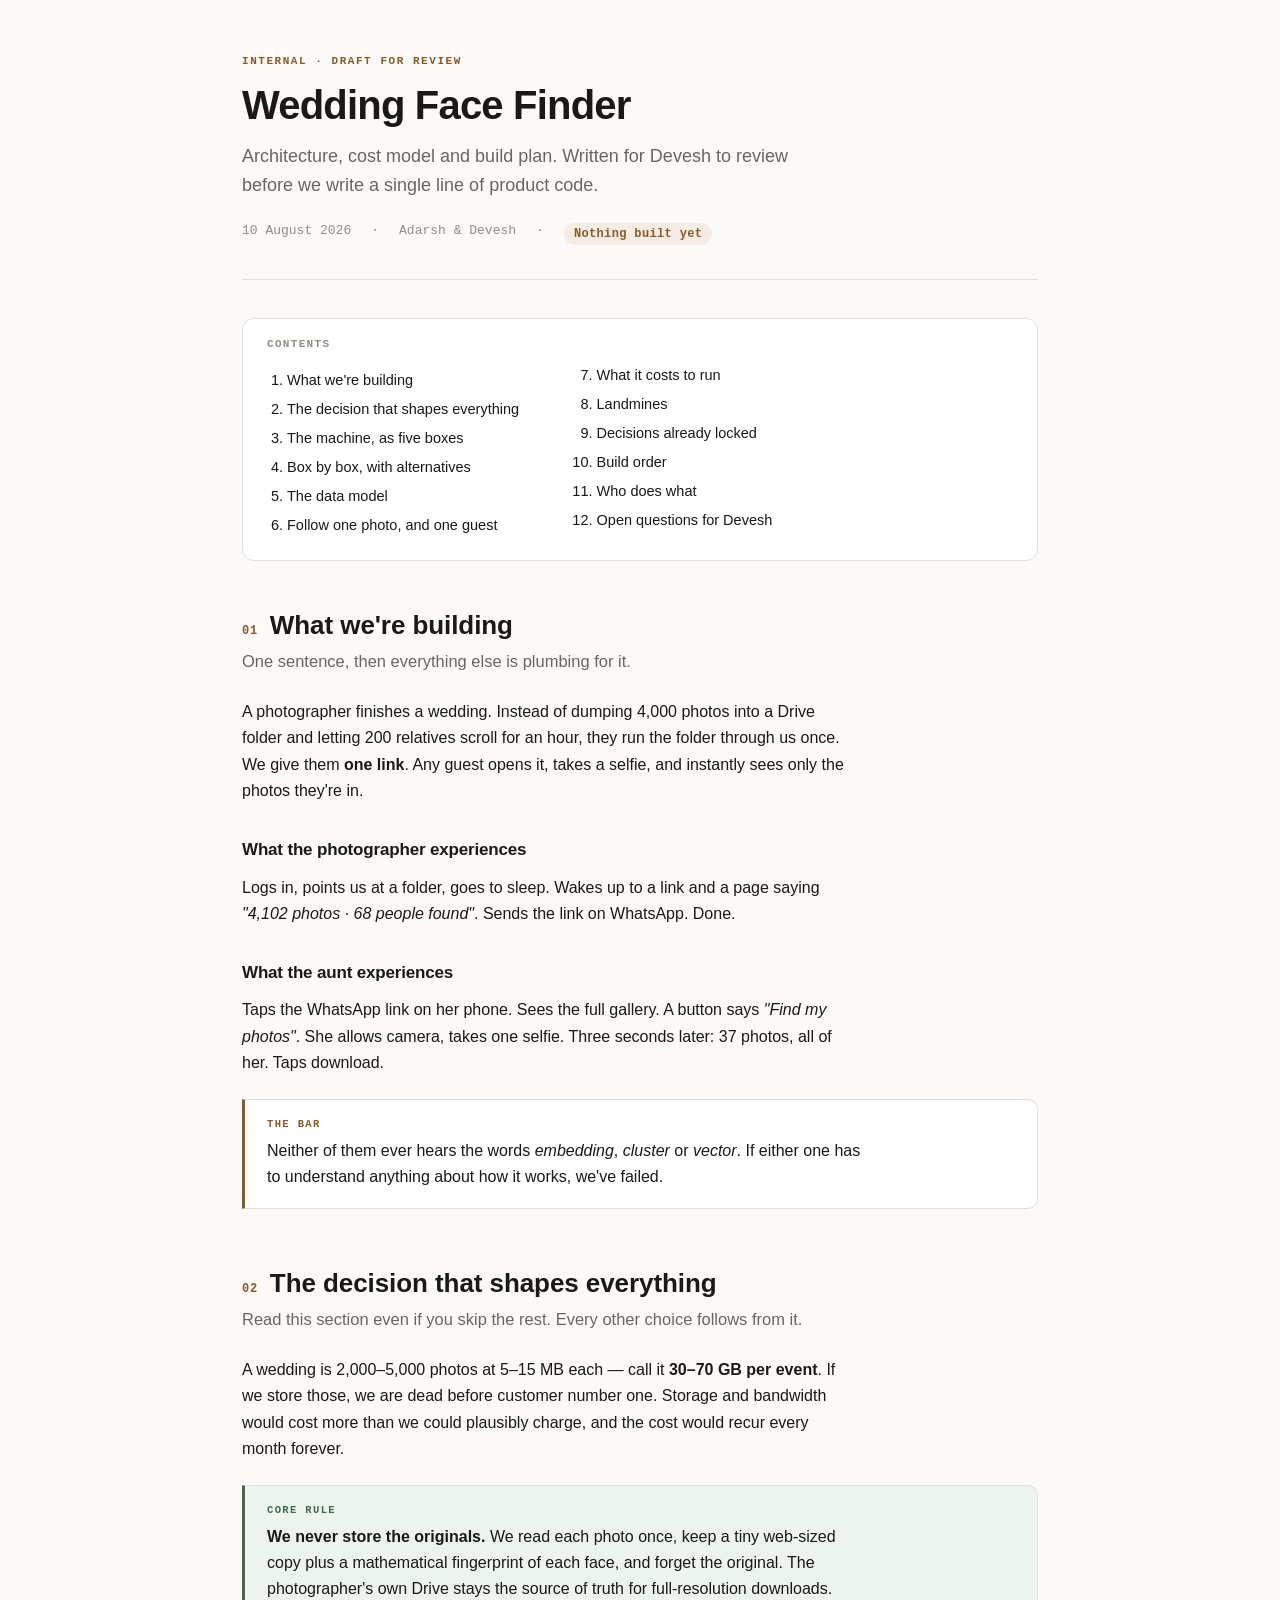
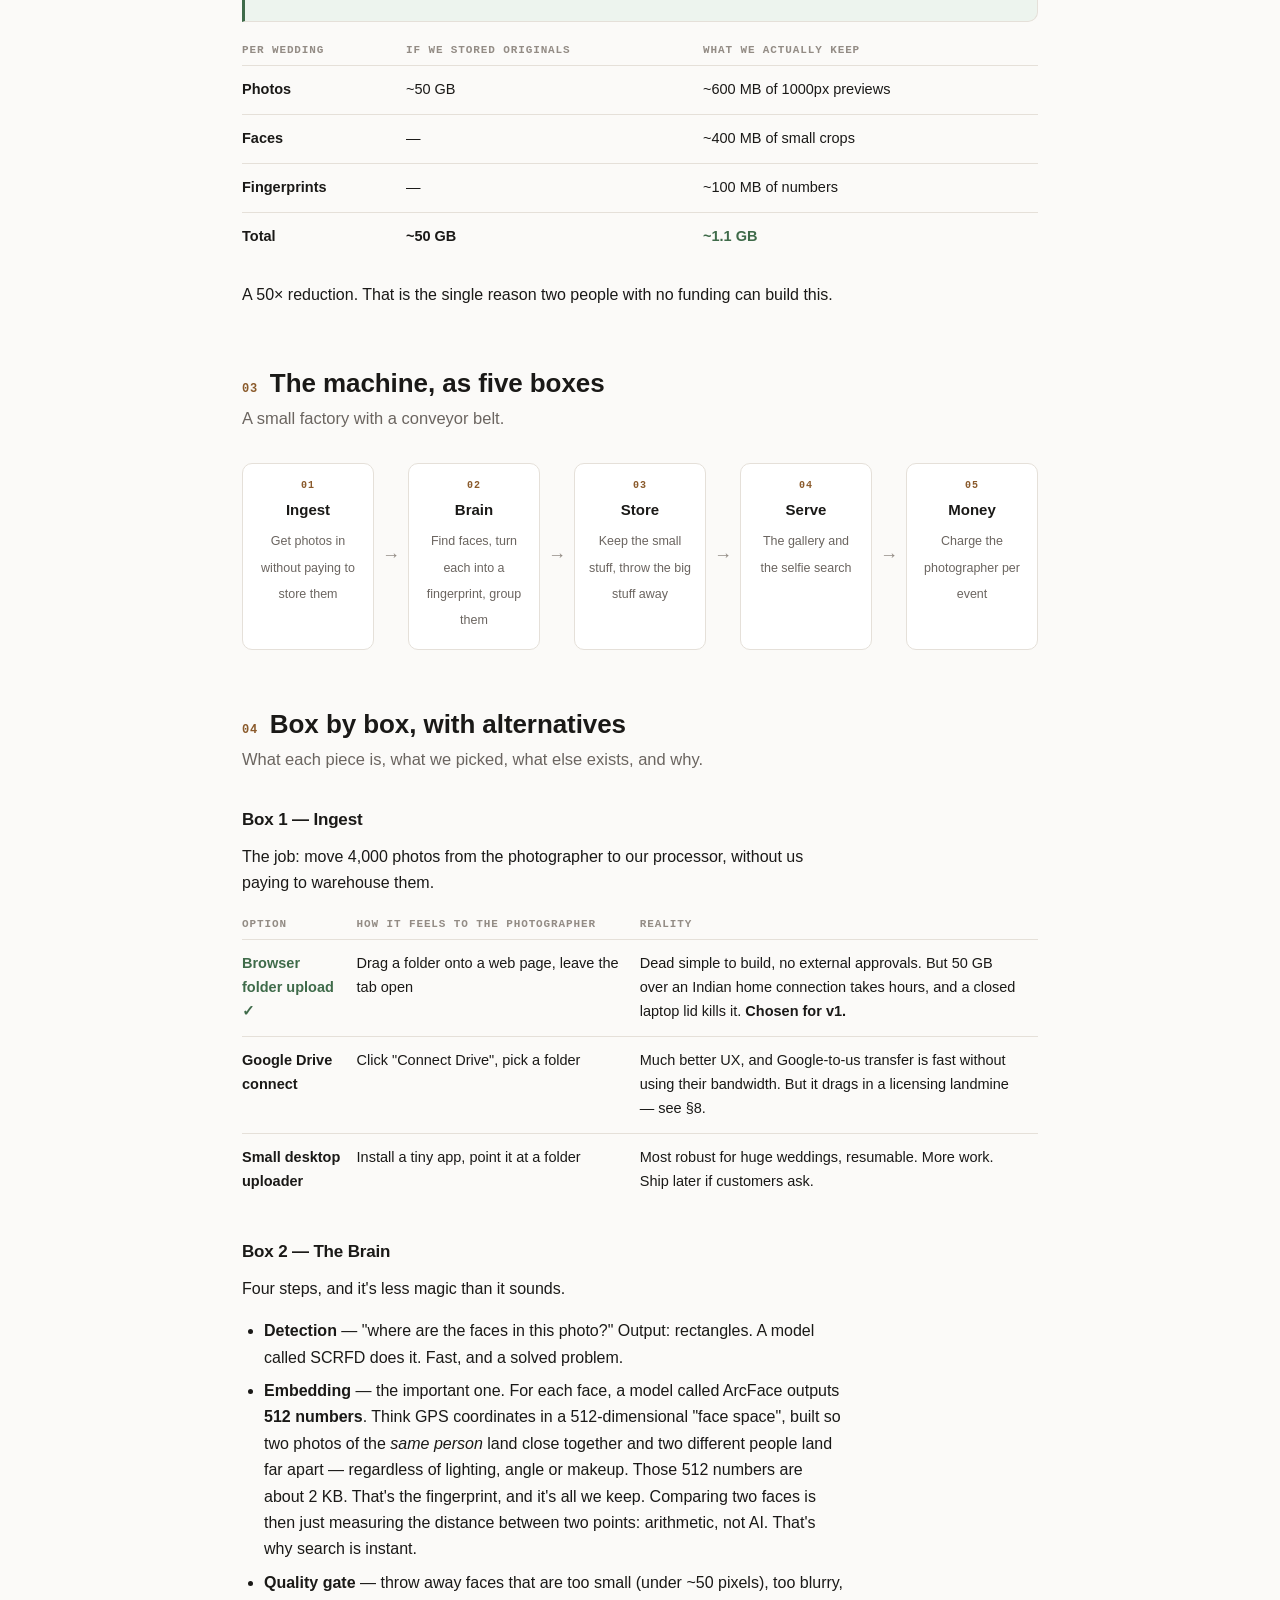
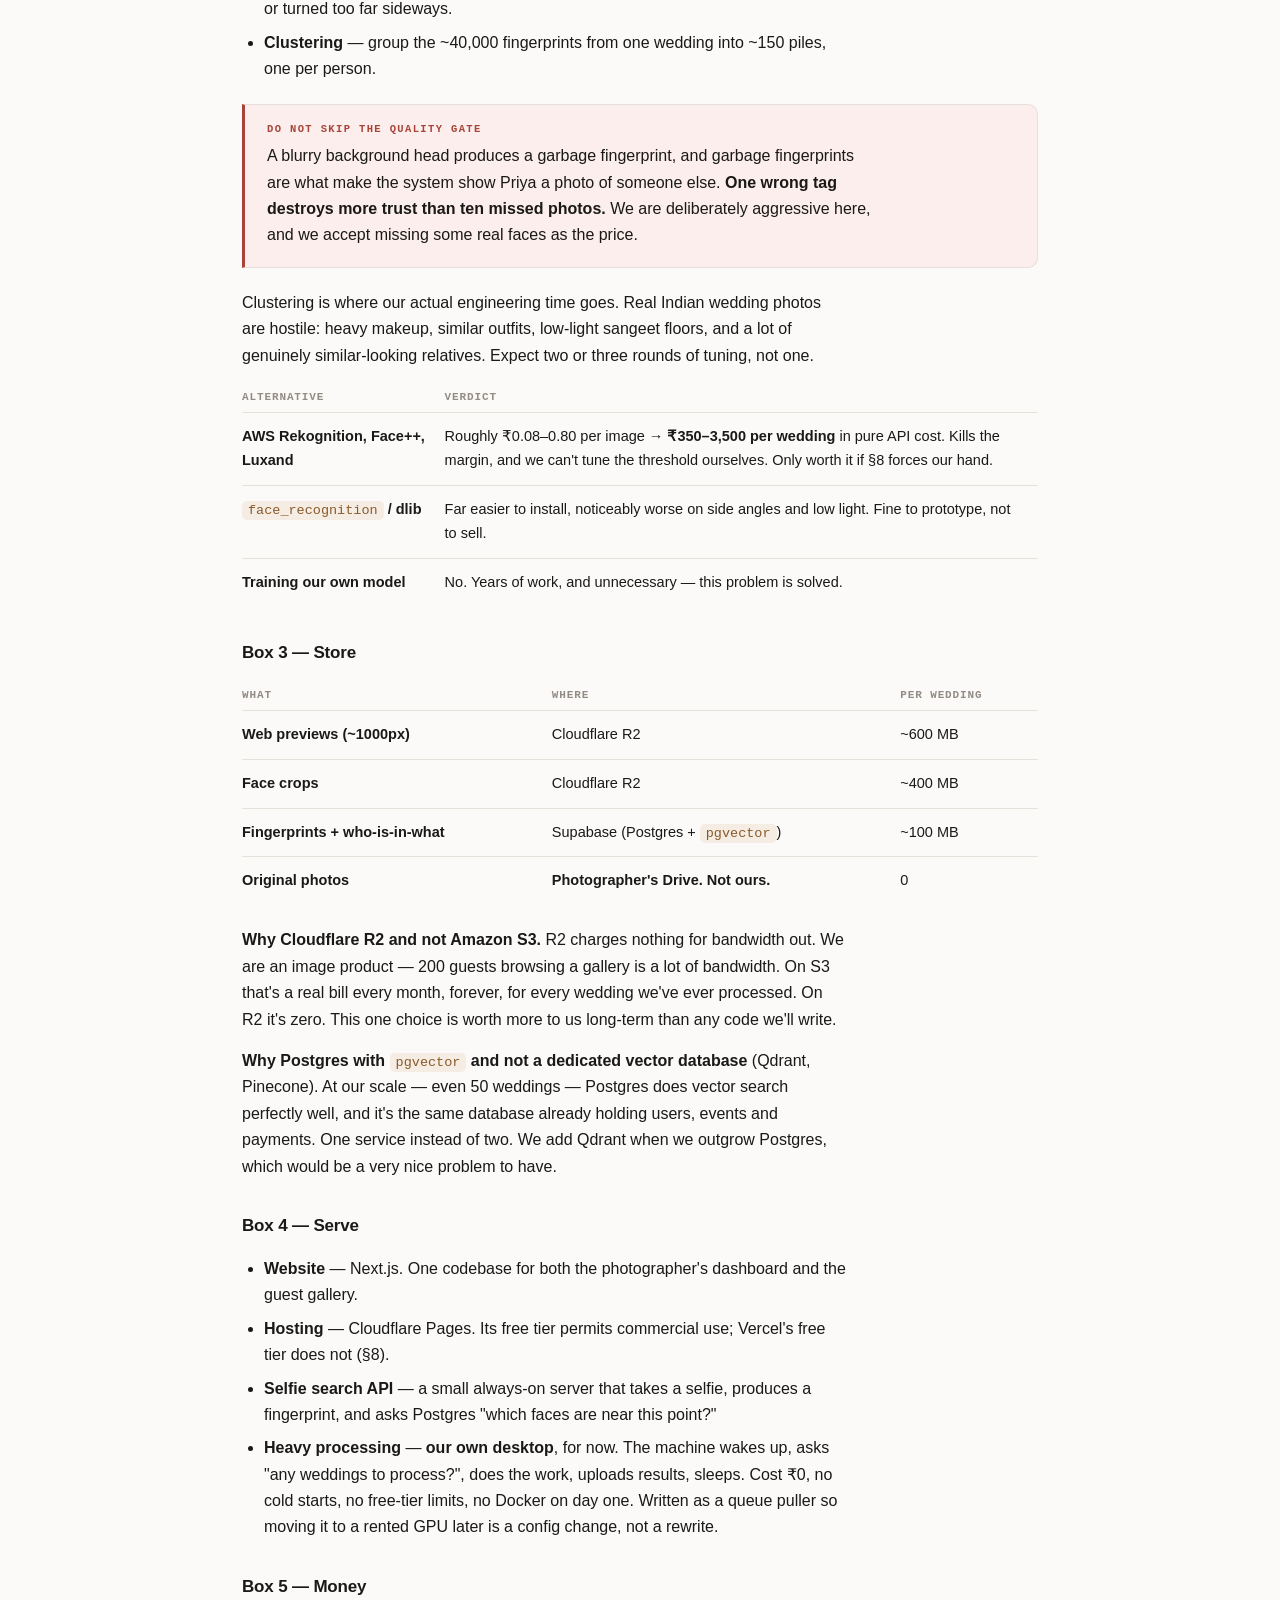
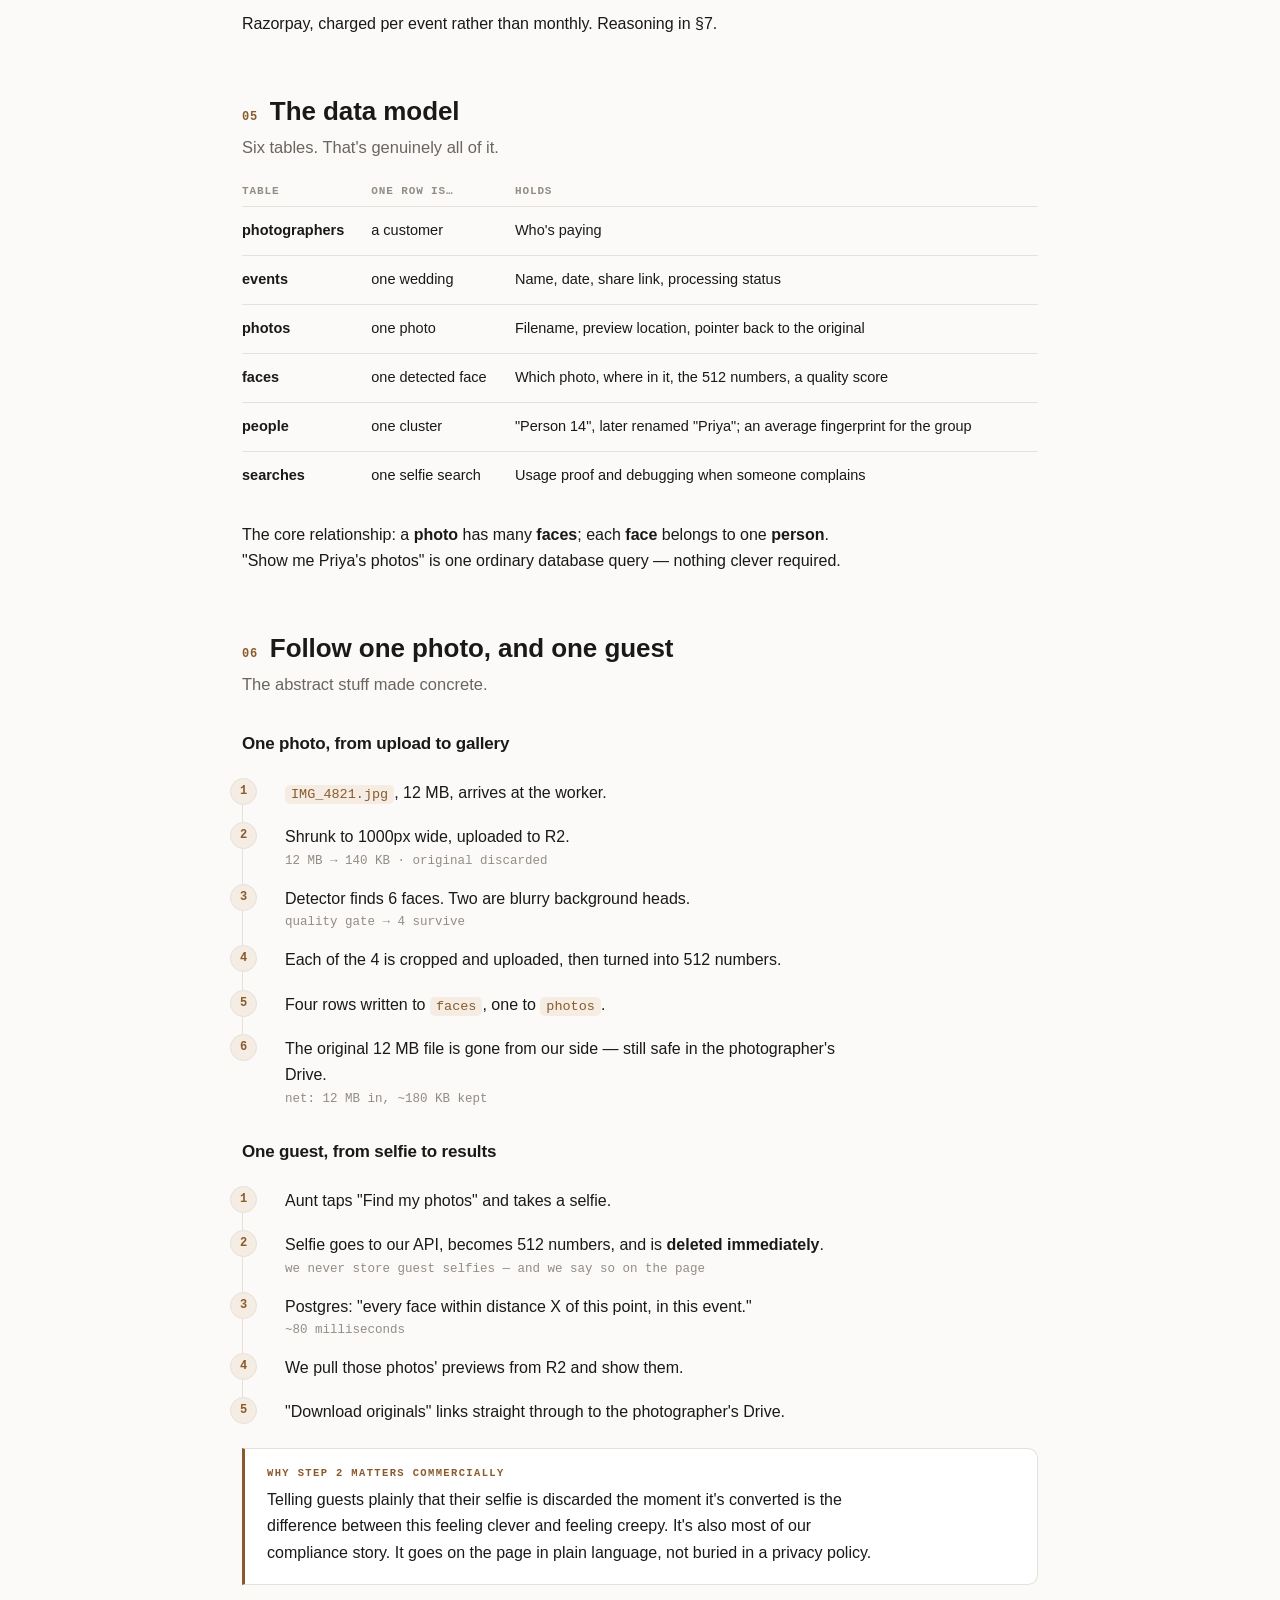
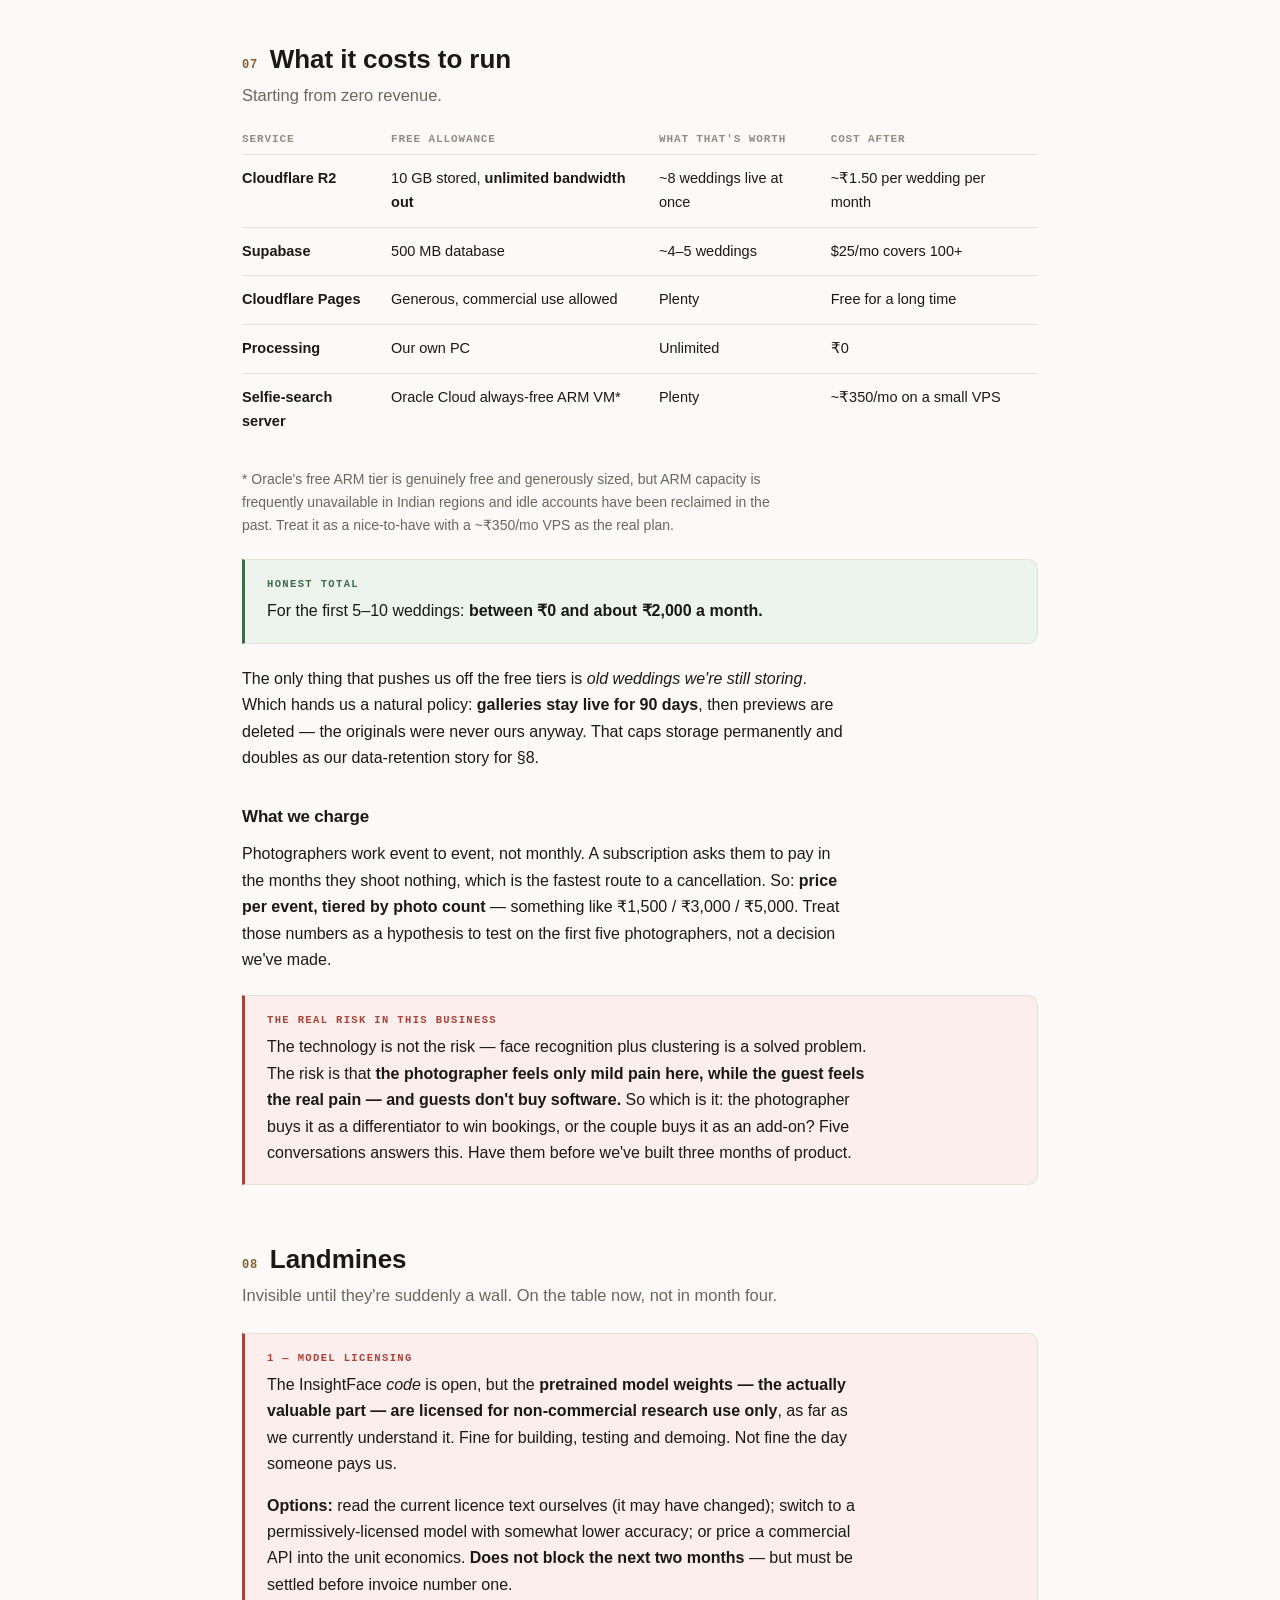
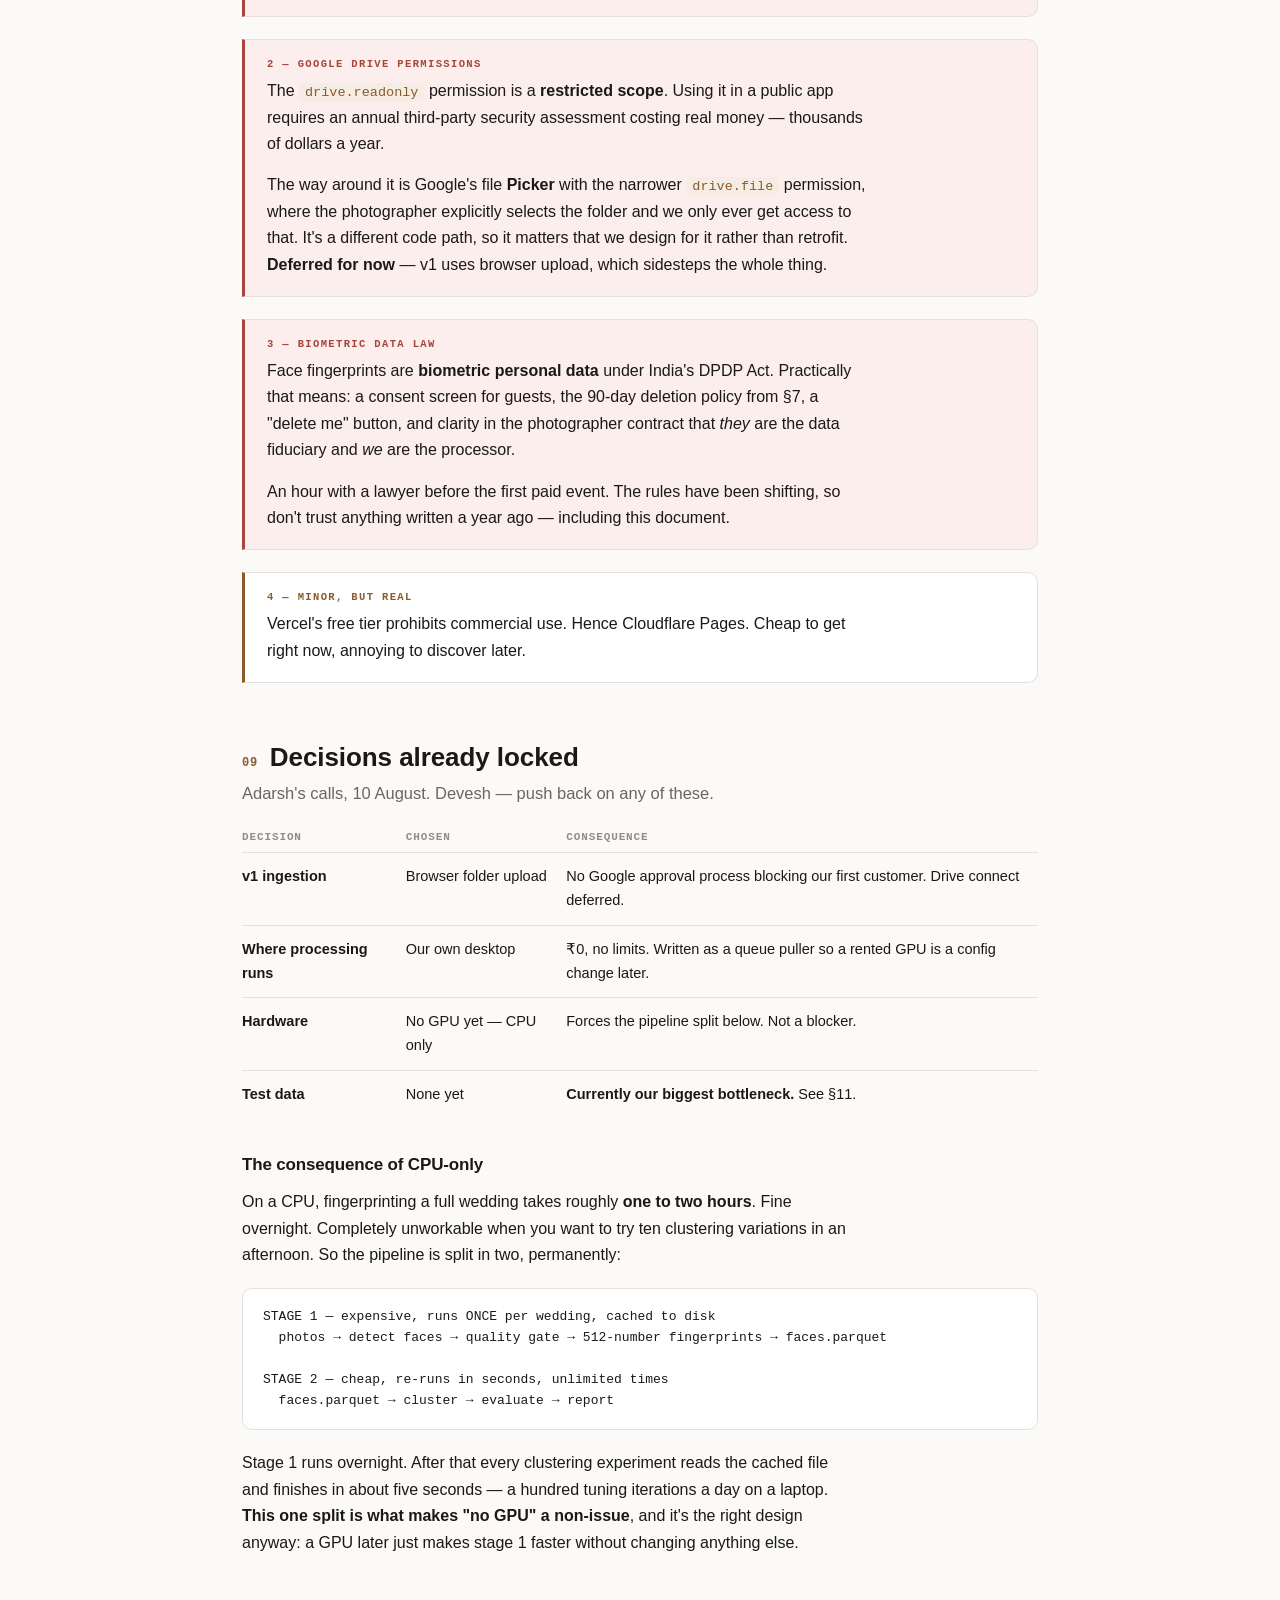
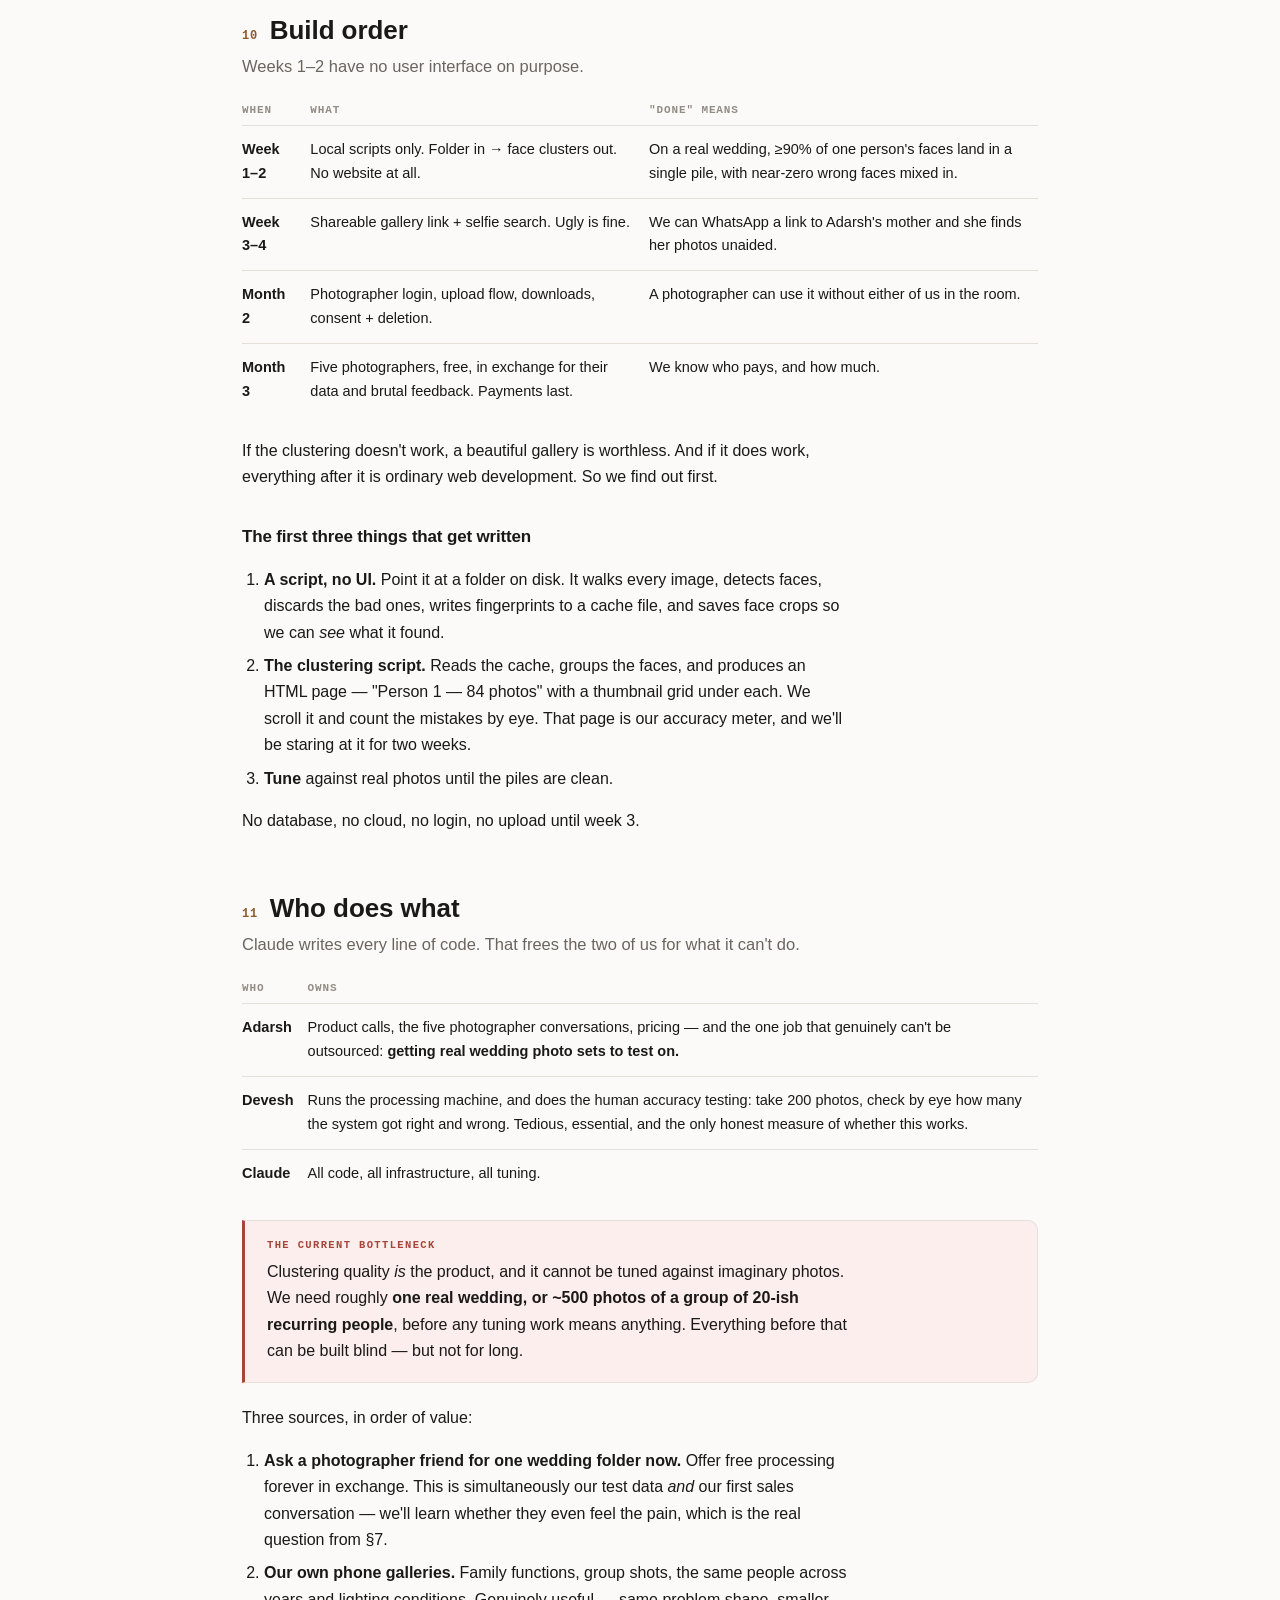
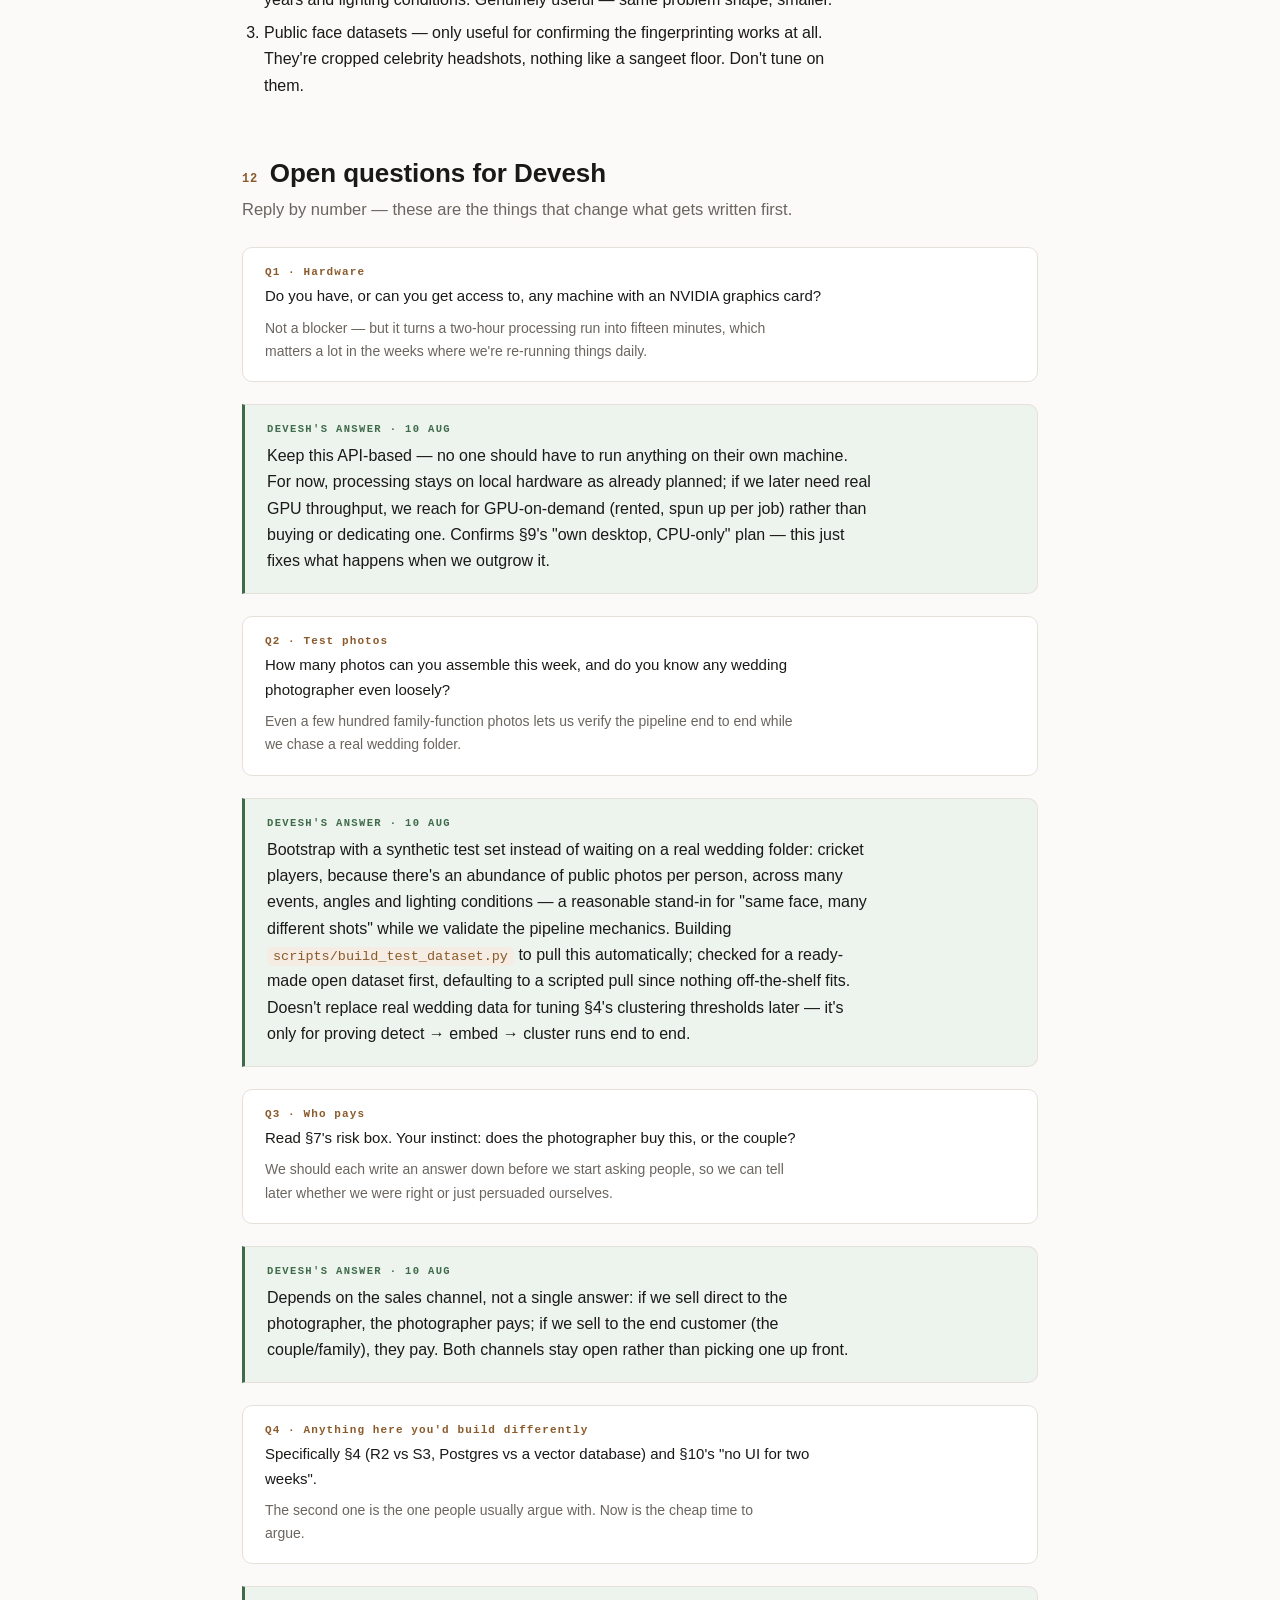
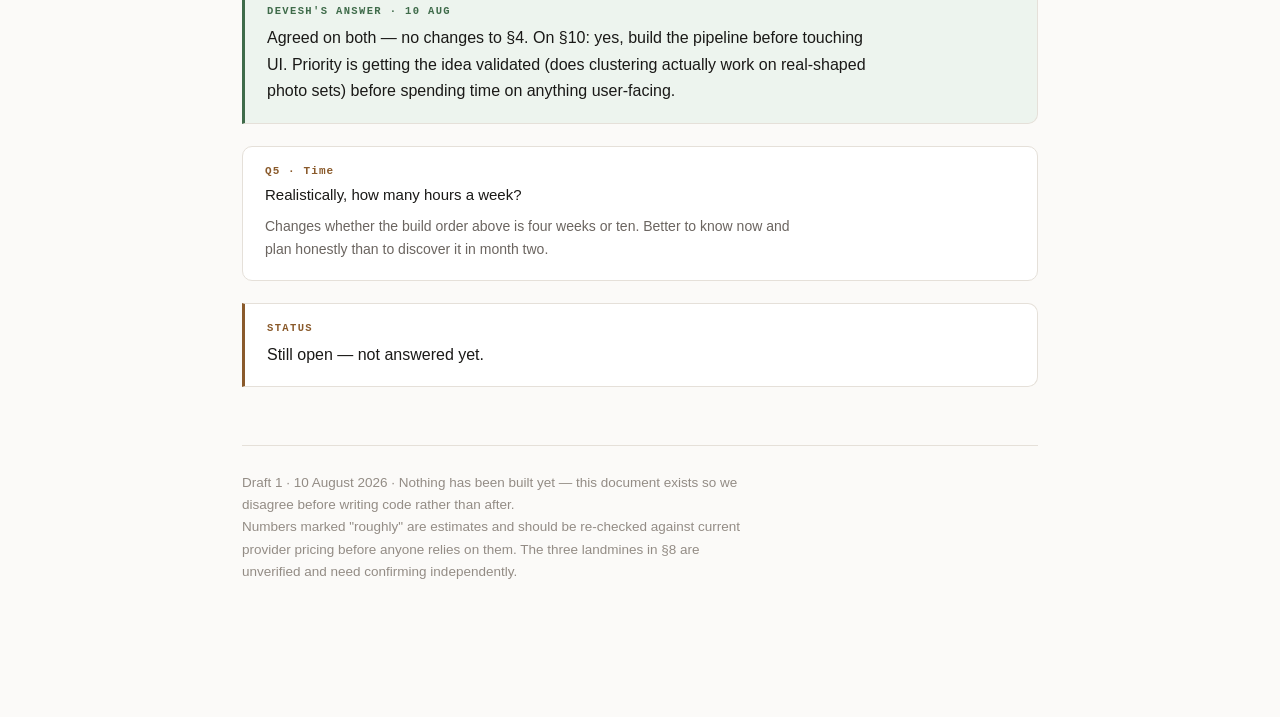
==== commit 37b04b9f: "Answer open questions Q1-Q4, add cricket-player test dataset script Records Devesh's answers in docs" ====
--- a/docs/architecture.html
+++ b/docs/architecture.html
@@ -608,26 +608,54 @@
     <p>Do you have, or can you get access to, any machine with an NVIDIA graphics card?</p>
     <p>Not a blocker — but it turns a two-hour processing run into fifteen minutes, which matters a
     lot in the weeks where we're re-running things daily.</p></div>
+  <div class="box ok">
+    <span class="lbl">Devesh's answer · 10 Aug</span>
+    <p>Keep this API-based — no one should have to run anything on their own machine. For now,
+    processing stays on local hardware as already planned; if we later need real GPU throughput,
+    we reach for GPU-on-demand (rented, spun up per job) rather than buying or dedicating one.
+    Confirms §9's "own desktop, CPU-only" plan — this just fixes what happens when we outgrow it.</p></div>
 
   <div class="q"><span class="id">Q2 · Test photos</span>
     <p>How many photos can you assemble this week, and do you know any wedding photographer even
     loosely?</p>
     <p>Even a few hundred family-function photos lets us verify the pipeline end to end while we
     chase a real wedding folder.</p></div>
+  <div class="box ok">
+    <span class="lbl">Devesh's answer · 10 Aug</span>
+    <p>Bootstrap with a synthetic test set instead of waiting on a real wedding folder: cricket
+    players, because there's an abundance of public photos per person, across many events, angles
+    and lighting conditions — a reasonable stand-in for "same face, many different shots" while we
+    validate the pipeline mechanics. Building <code>scripts/build_test_dataset.py</code> to pull
+    this automatically; checked for a ready-made open dataset first, defaulting to a scripted pull
+    since nothing off-the-shelf fits. Doesn't replace real wedding data for tuning §4's clustering
+    thresholds later — it's only for proving detect → embed → cluster runs end to end.</p></div>
 
   <div class="q"><span class="id">Q3 · Who pays</span>
     <p>Read §7's risk box. Your instinct: does the photographer buy this, or the couple?</p>
     <p>We should each write an answer down before we start asking people, so we can tell later
     whether we were right or just persuaded ourselves.</p></div>
+  <div class="box ok">
+    <span class="lbl">Devesh's answer · 10 Aug</span>
+    <p>Depends on the sales channel, not a single answer: if we sell direct to the photographer,
+    the photographer pays; if we sell to the end customer (the couple/family), they pay. Both
+    channels stay open rather than picking one up front.</p></div>
 
   <div class="q"><span class="id">Q4 · Anything here you'd build differently</span>
     <p>Specifically §4 (R2 vs S3, Postgres vs a vector database) and §10's "no UI for two weeks".</p>
     <p>The second one is the one people usually argue with. Now is the cheap time to argue.</p></div>
+  <div class="box ok">
+    <span class="lbl">Devesh's answer · 10 Aug</span>
+    <p>Agreed on both — no changes to §4. On §10: yes, build the pipeline before touching UI.
+    Priority is getting the idea validated (does clustering actually work on real-shaped photo
+    sets) before spending time on anything user-facing.</p></div>
 
   <div class="q"><span class="id">Q5 · Time</span>
     <p>Realistically, how many hours a week?</p>
     <p>Changes whether the build order above is four weeks or ten. Better to know now and plan
     honestly than to discover it in month two.</p></div>
+  <div class="box">
+    <span class="lbl">Status</span>
+    <p>Still open — not answered yet.</p></div>
 </section>
 
 <footer>
